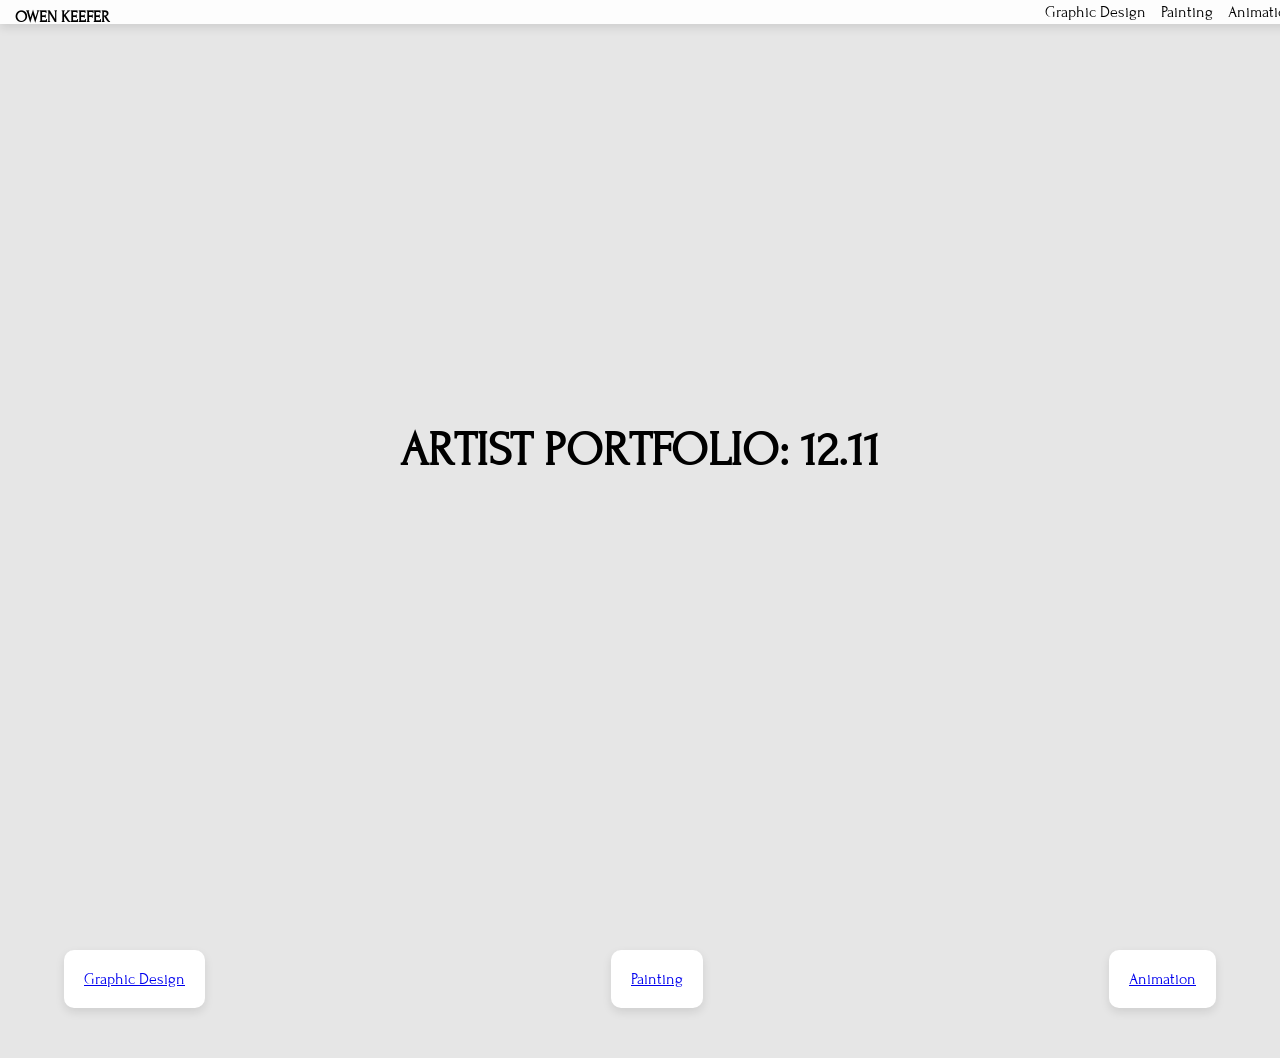
==== index.html @ a0cae5ef "Update index.html" ====
<!DOCTYPE html>
<html lang="en">
<head>
    <meta charset="UTF-8">
    <meta name="viewport" content="width=device-width, initial-scale=1.0">
    <title>Owen Keefer | Artist Portfolio</title>
    <link rel="stylesheet" href="styles.css">
    <link href="https://fonts.googleapis.com/css2?family=Forum&display=swap" rel="stylesheet">
</head>
<body>
    <header>
        <h1><a href="index.html">OWEN KEEFER</a></h1>
        <nav>
            <ul>
                <li><a href="graphic-design.html">Graphic Design</a></li>
                <li><a href="painting.html">Painting</a></li>
                <li><a href="animation.html">Animation</a></li>
            </ul>
        </nav>
    </header>
    
    <main>
        <section class="splash">
            <h2>ARTIST PORTFOLIO: 12.11</h2>
        </section>
        <section class="categories">
            <div class="category">
                <a href="graphic-design.html">Graphic Design</a>
            </div>
            <div class="category">
                <a href="painting.html">Painting</a>
            </div>
            <div class="category">
                <a href="animation.html">Animation</a>
            </div>
        </section>
    </main>
</body>
</html>
---- styles.css ----
body {
    font-family: 'Forum', serif;
    margin: 0;
    padding: 0;
    background-color: #e6e6e6;
    scroll-behavior: smooth;
}

header {
    position: fixed;
    width: 100%;
    top: 0;
    left: 0;
    background: rgba(255, 255, 255, 0.9);
    display: flex;
    justify-content: space-between;
    align-items: center;
    padding: 2px 15px;
    height: 20px;
    box-shadow: 0px 4px 10px rgba(0, 0, 0, 0.1);
}

header h1 a {
    text-decoration: none;
    color: black;
    font-size: 12pt;
}

nav {
    flex-grow: 1;
    display: flex;
    justify-content: flex-end;
}

nav ul {
    list-style: none;
    display: flex;
    gap: 15px;
    margin: 0;
    padding: 0;
    flex-wrap: nowrap;
}

nav ul li {
    flex-shrink: 0;
}

nav ul li a {
    text-decoration: none;
    color: black;
    white-space: nowrap;
}

.splash {
    height: 100vh;
    display: flex;
    justify-content: center;
    align-items: center;
    text-align: center;
    font-size: 2rem;
}

.categories {
    display: flex;
    justify-content: space-between;
    padding: 50px 5%;
    flex-wrap: wrap;
}

.category {
    background: white;
    padding: 20px;
    border-radius: 10px;
    box-shadow: 0px 4px 10px rgba(0, 0, 0, 0.1);
    transition: transform 0.3s ease;
}

.category:hover {
    transform: scale(1.05);
}
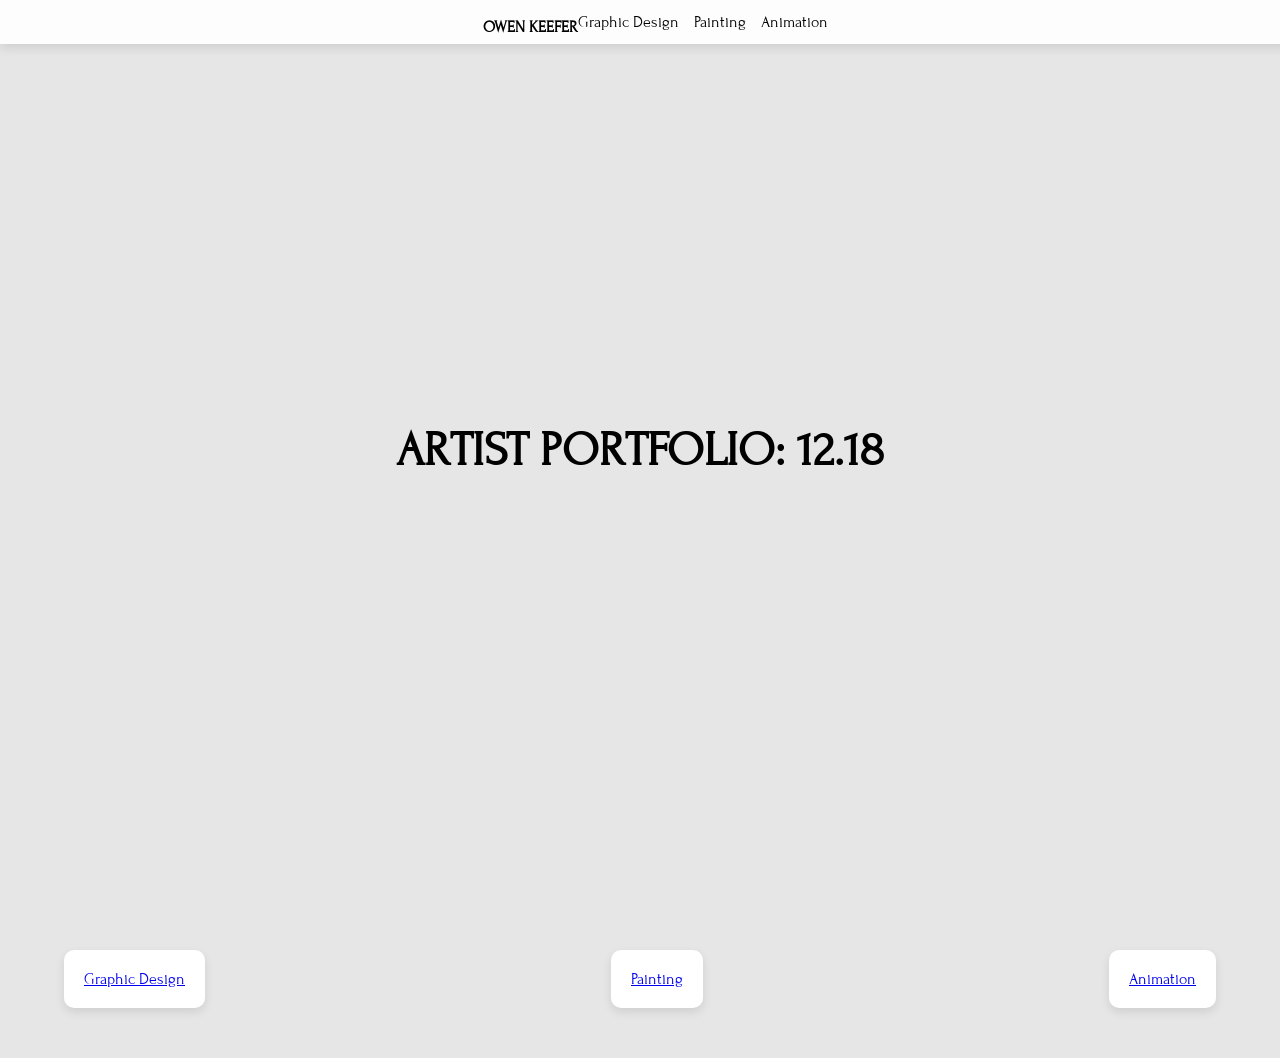
==== commit d2b8acb5: "Update index.html" ====
--- a/index.html
+++ b/index.html
@@ -21,7 +21,7 @@
     
     <main>
         <section class="splash">
-            <h2>ARTIST PORTFOLIO: 12.11</h2>
+            <h2>ARTIST PORTFOLIO: 12.18</h2>
         </section>
         <section class="categories">
             <div class="category">
--- a/styles.css
+++ b/styles.css
@@ -13,11 +13,21 @@
     left: 0;
     background: rgba(255, 255, 255, 0.9);
     display: flex;
-    justify-content: space-between;
+    justify-content: center;
     align-items: center;
     padding: 2px 15px;
-    height: 20px;
+    height: 40px;
     box-shadow: 0px 4px 10px rgba(0, 0, 0, 0.1);
+}
+
+.header-container {
+    display: flex;
+    align-items: center;
+    gap: 30px;
+}
+
+header h1 {
+    margin: 0;
 }
 
 header h1 a {
@@ -27,9 +37,7 @@
 }
 
 nav {
-    flex-grow: 1;
     display: flex;
-    justify-content: flex-end;
 }
 
 nav ul {
@@ -38,7 +46,6 @@
     gap: 15px;
     margin: 0;
     padding: 0;
-    flex-wrap: nowrap;
 }
 
 nav ul li {
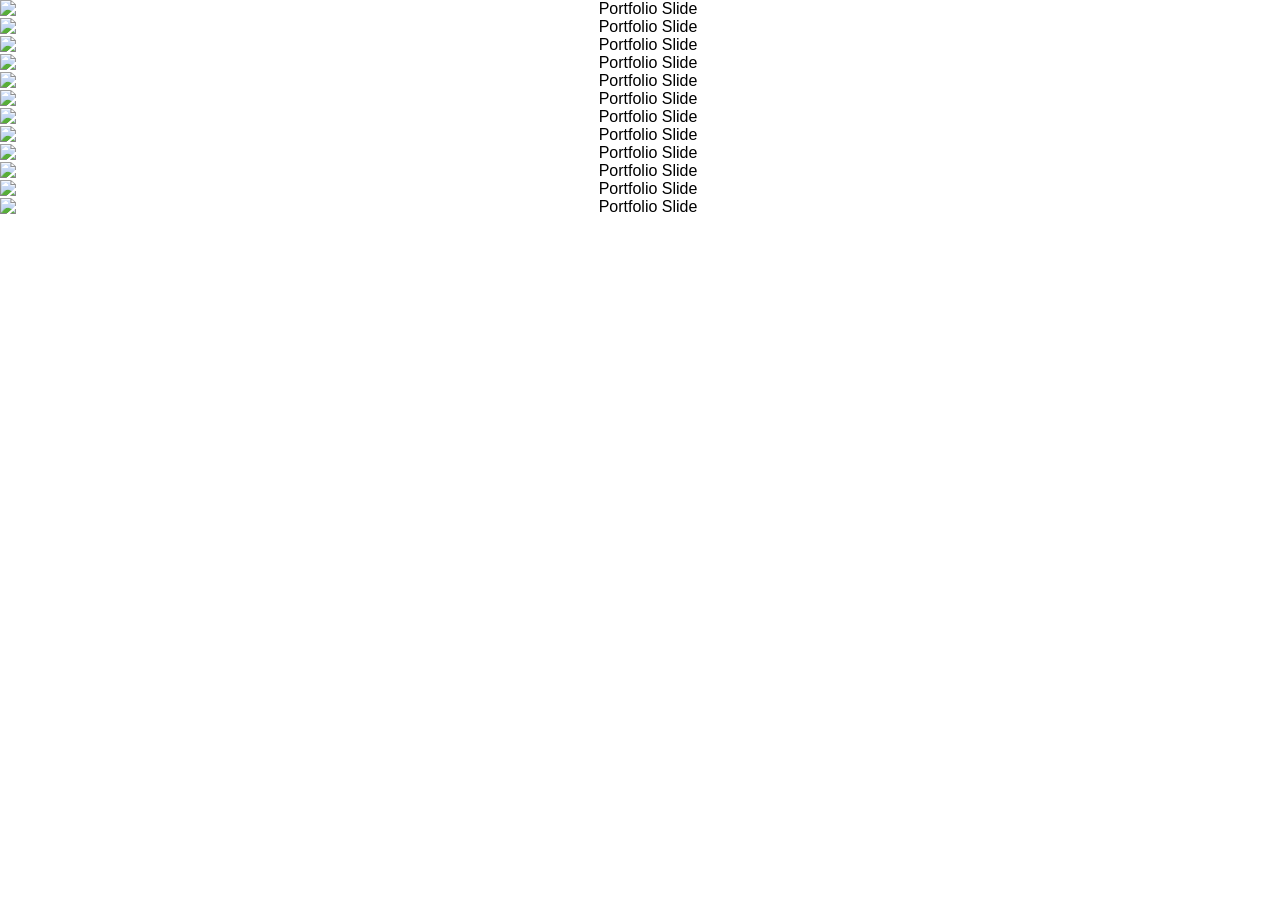
==== commit 6445bfb6: "Add files via upload" ====
--- a/index.html
+++ b/index.html
@@ -2,38 +2,39 @@
 <html lang="en">
 <head>
     <meta charset="UTF-8">
-    <meta name="viewport" content="width=device-width, initial-scale=1.0">
-    <title>Owen Keefer | Artist Portfolio</title>
-    <link rel="stylesheet" href="styles.css">
-    <link href="https://fonts.googleapis.com/css2?family=Forum&display=swap" rel="stylesheet">
+    <title>Design Portfolio</title>
+    <style>
+        body {
+            margin: 0;
+            padding: 0;
+            background: #ffffff;
+            font-family: sans-serif;
+        }
+        .image-container {
+            width: 100%;
+            text-align: center;
+        }
+        .image-container img {
+            max-width: 100%;
+            height: auto;
+            display: block;
+            margin: 0 auto;
+        }
+    </style>
 </head>
 <body>
-    <header>
-        <h1><a href="index.html">OWEN KEEFER</a></h1>
-        <nav>
-            <ul>
-                <li><a href="graphic-design.html">Graphic Design</a></li>
-                <li><a href="painting.html">Painting</a></li>
-                <li><a href="animation.html">Animation</a></li>
-            </ul>
-        </nav>
-    </header>
-    
-    <main>
-        <section class="splash">
-            <h2>ARTIST PORTFOLIO: 12.18</h2>
-        </section>
-        <section class="categories">
-            <div class="category">
-                <a href="graphic-design.html">Graphic Design</a>
-            </div>
-            <div class="category">
-                <a href="painting.html">Painting</a>
-            </div>
-            <div class="category">
-                <a href="animation.html">Animation</a>
-            </div>
-        </section>
-    </main>
+    <div class="image-container"><img src="portfolio.001.png" alt="Portfolio Slide"></div>
+    <div class="image-container"><img src="portfolio.002.png" alt="Portfolio Slide"></div>
+    <div class="image-container"><img src="portfolio.003.png" alt="Portfolio Slide"></div>
+    <div class="image-container"><img src="portfolio.004.png" alt="Portfolio Slide"></div>
+    <div class="image-container"><img src="portfolio.005.png" alt="Portfolio Slide"></div>
+    <div class="image-container"><img src="portfolio.006.png" alt="Portfolio Slide"></div>
+    <div class="image-container"><img src="portfolio.007.png" alt="Portfolio Slide"></div>
+    <div class="image-container"><img src="portfolio.008.png" alt="Portfolio Slide"></div>
+    <div class="image-container"><img src="portfolio.009.png" alt="Portfolio Slide"></div>
+    <div class="image-container"><img src="portfolio.010.png" alt="Portfolio Slide"></div>
+    <div class="image-container"><img src="portfolio.011.png" alt="Portfolio Slide"></div>
+    <div class="image-container"><img src="portfolio.012.png" alt="Portfolio Slide"></div>
+
 </body>
 </html>
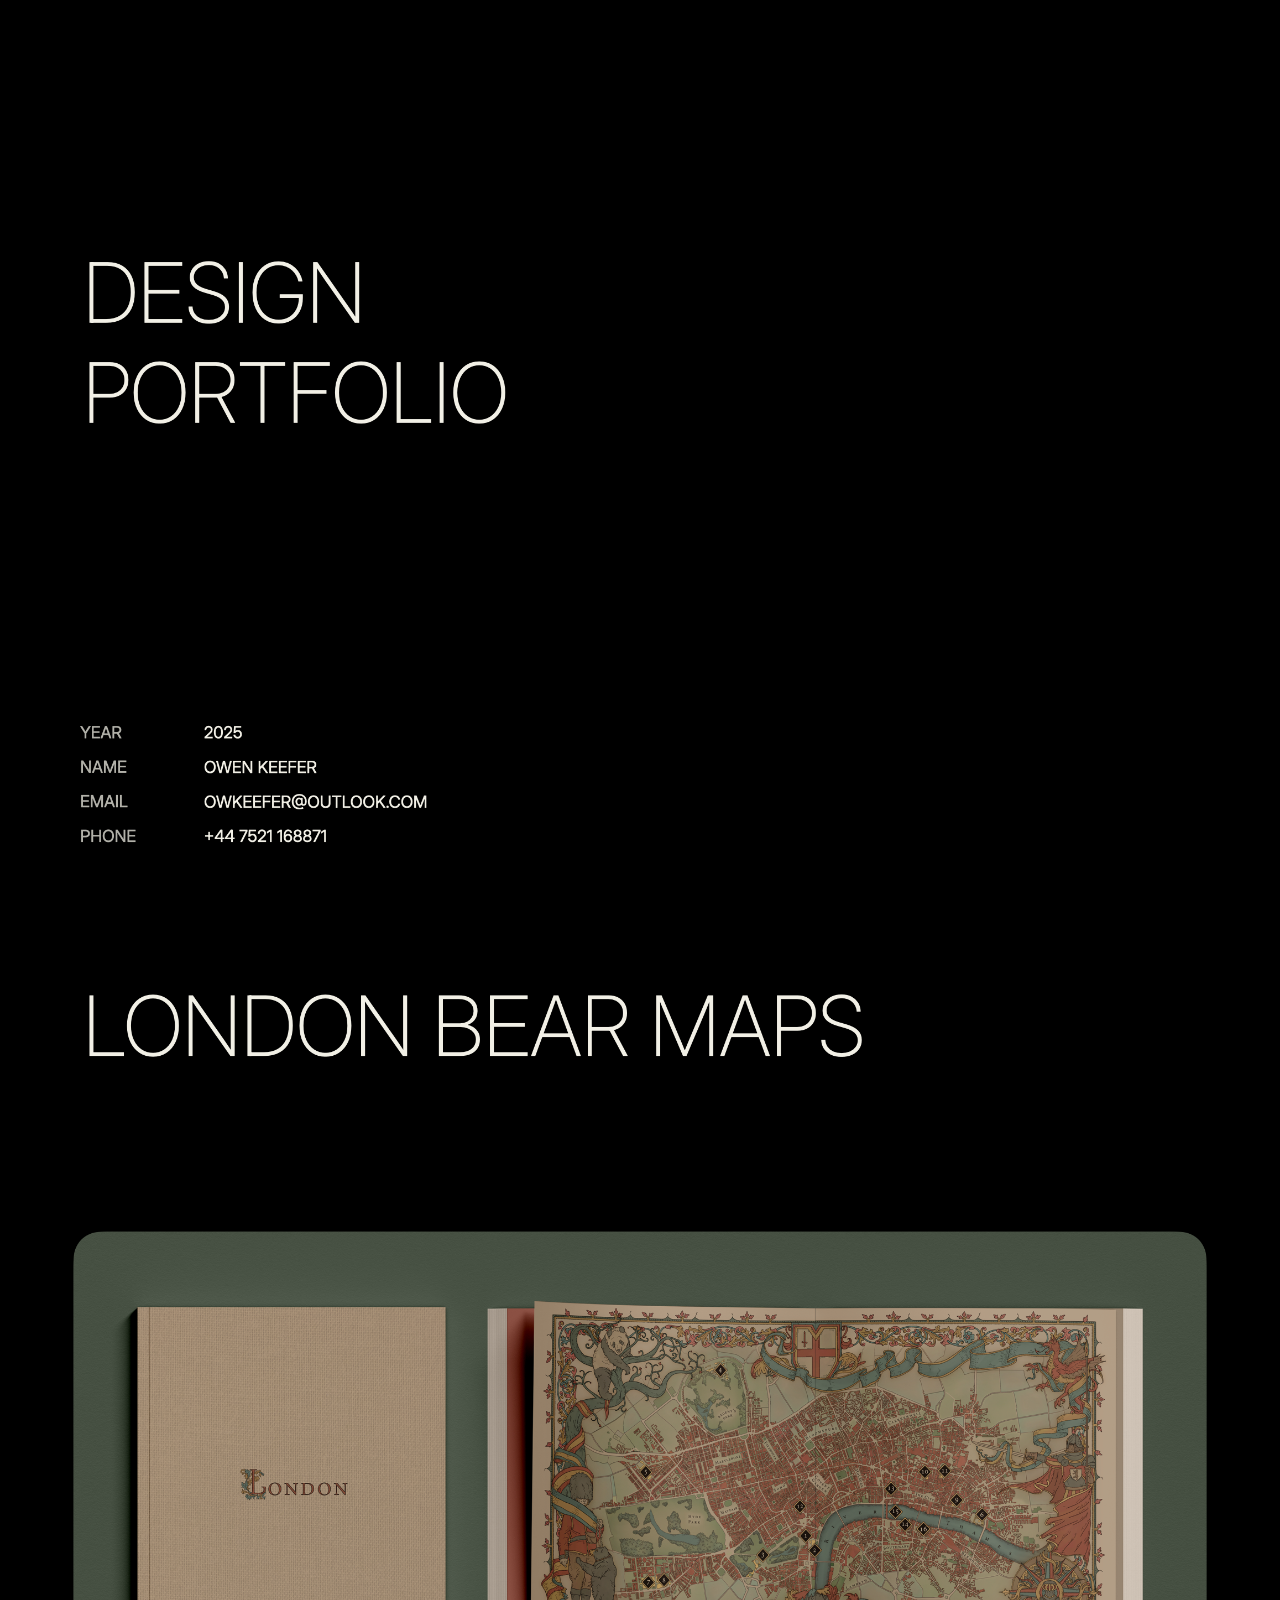
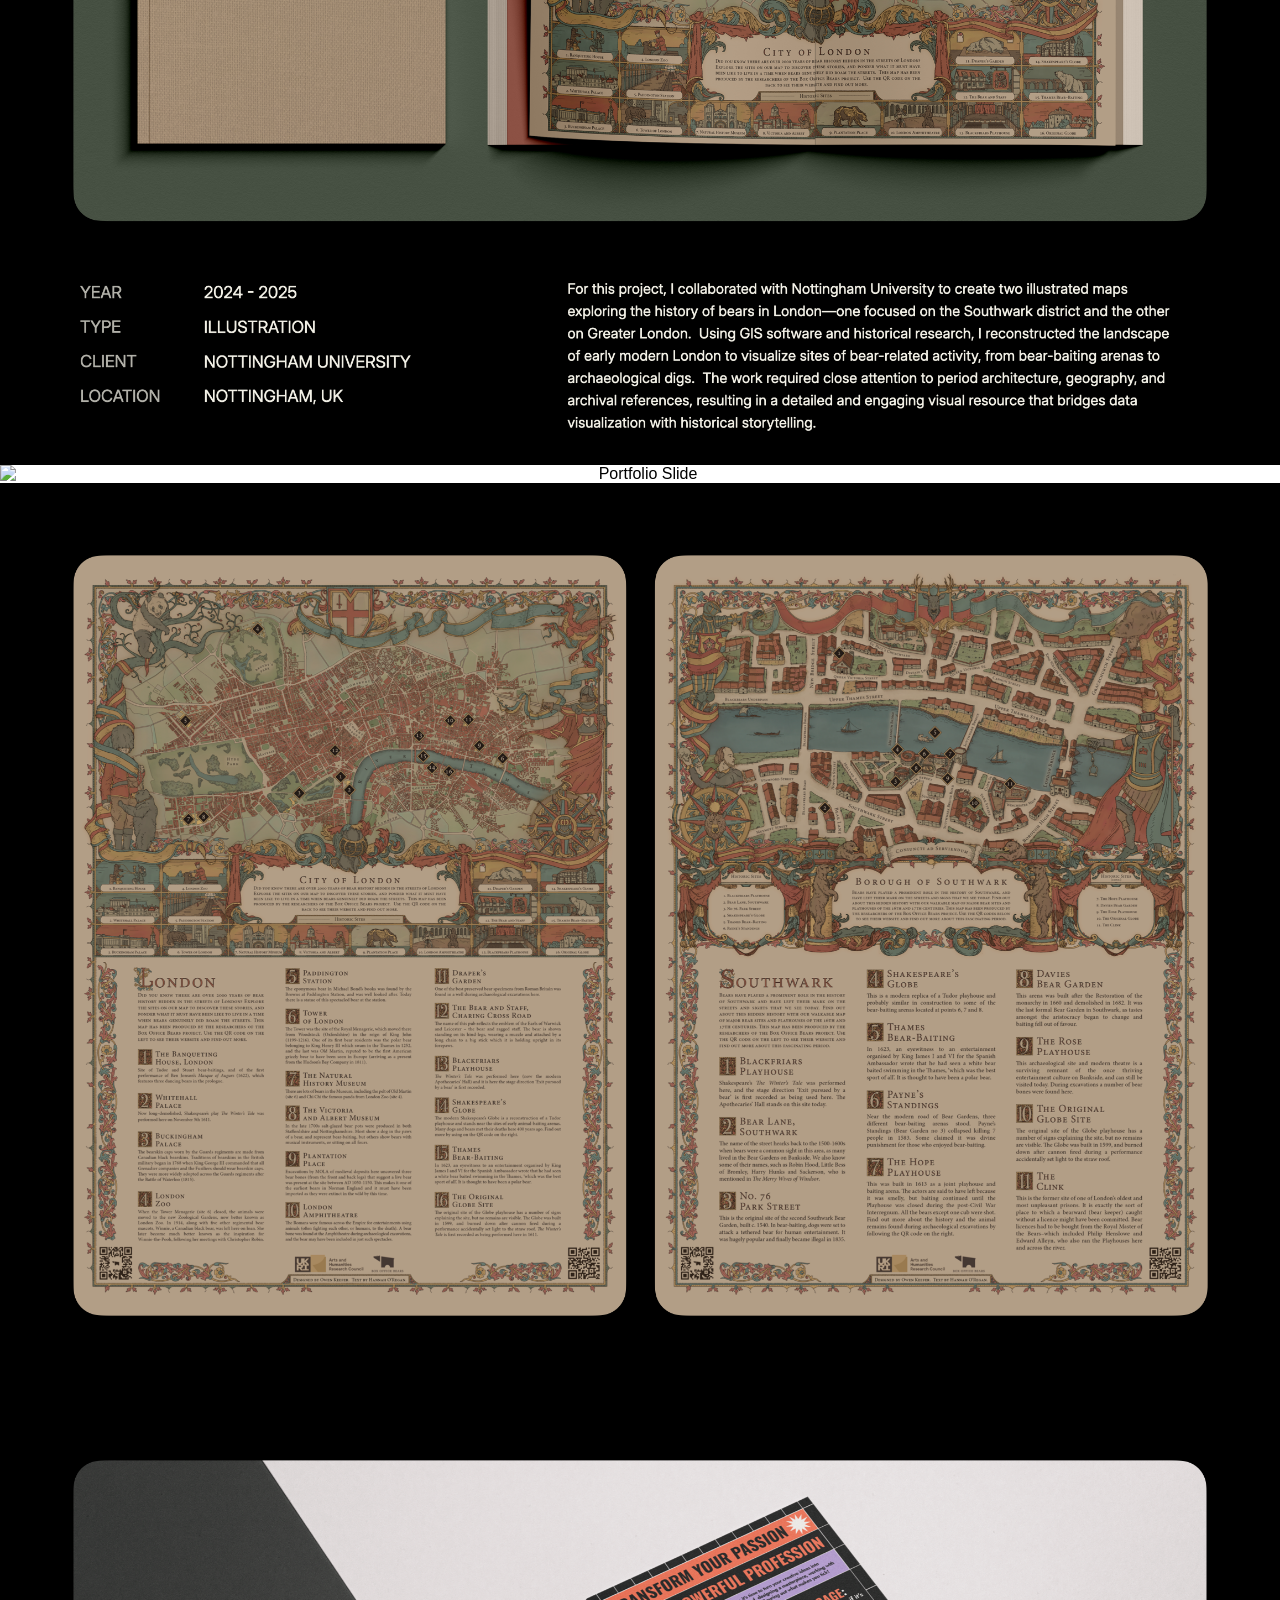
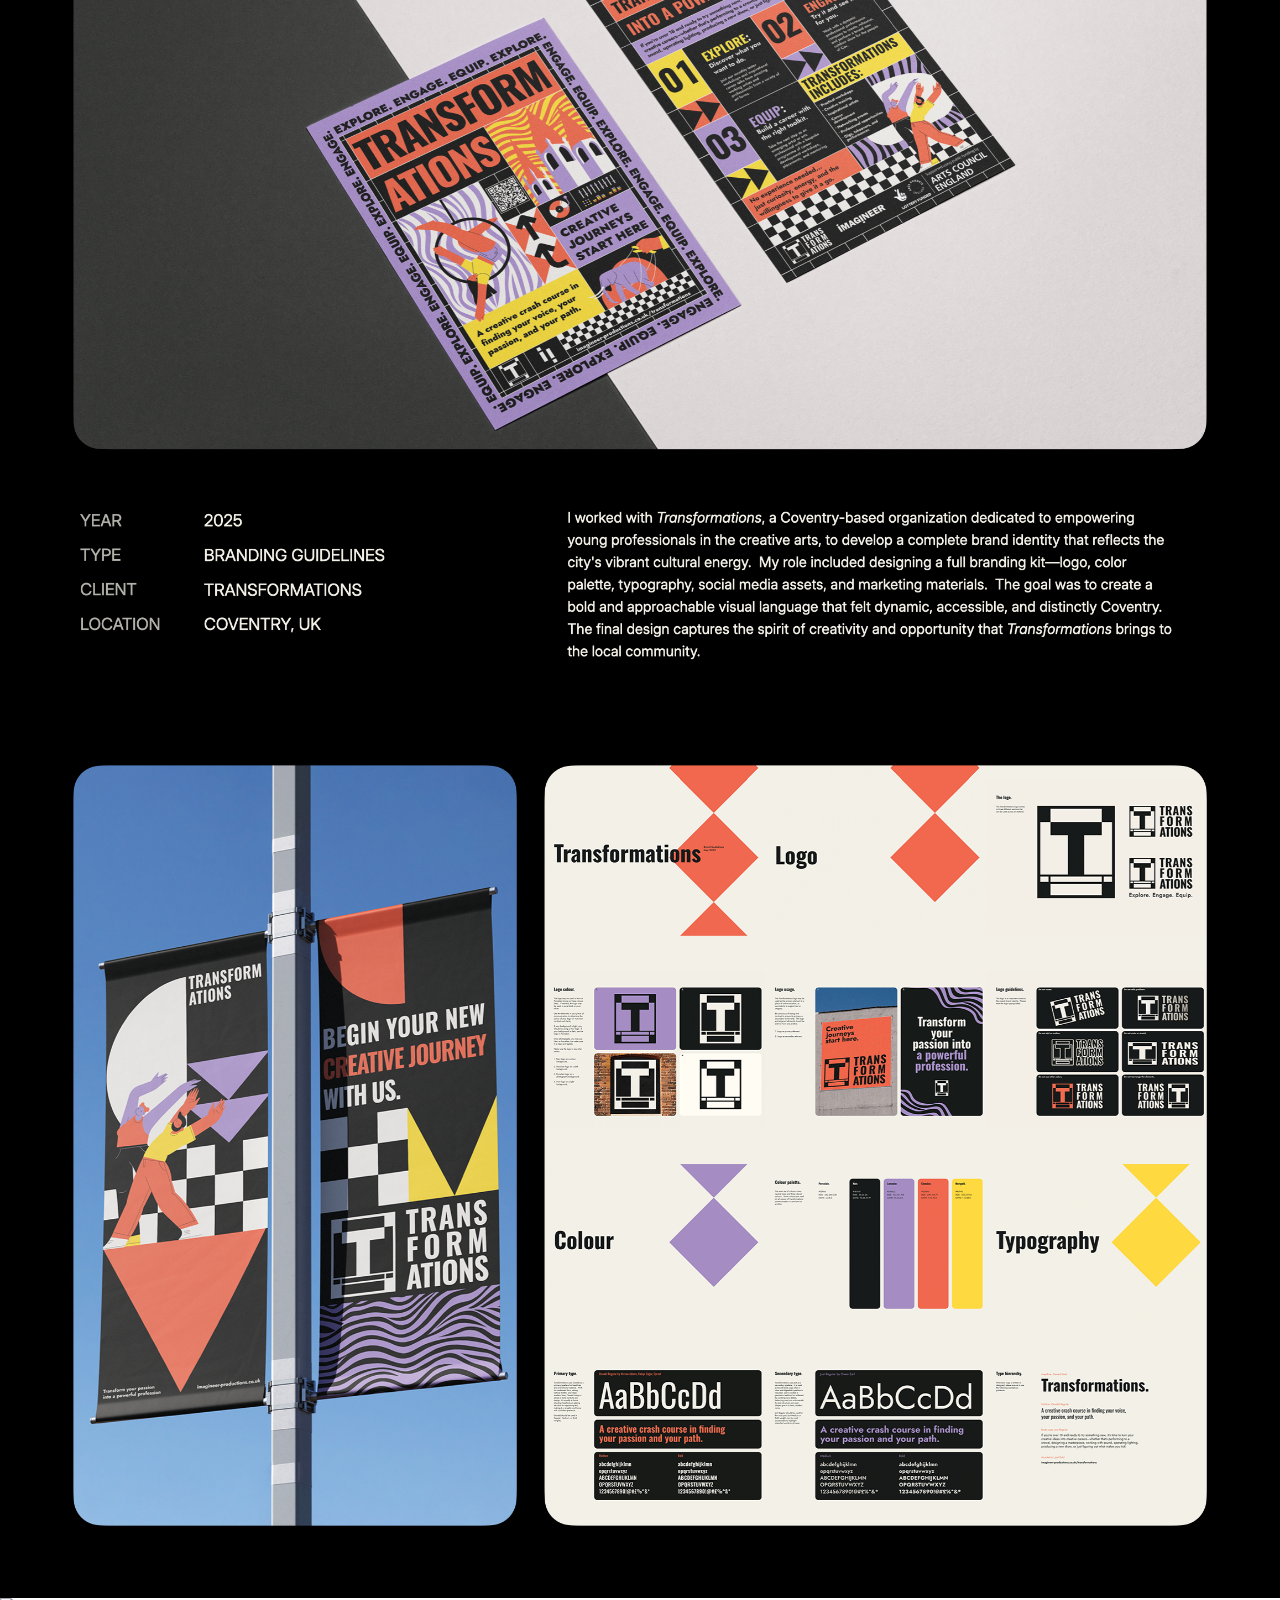
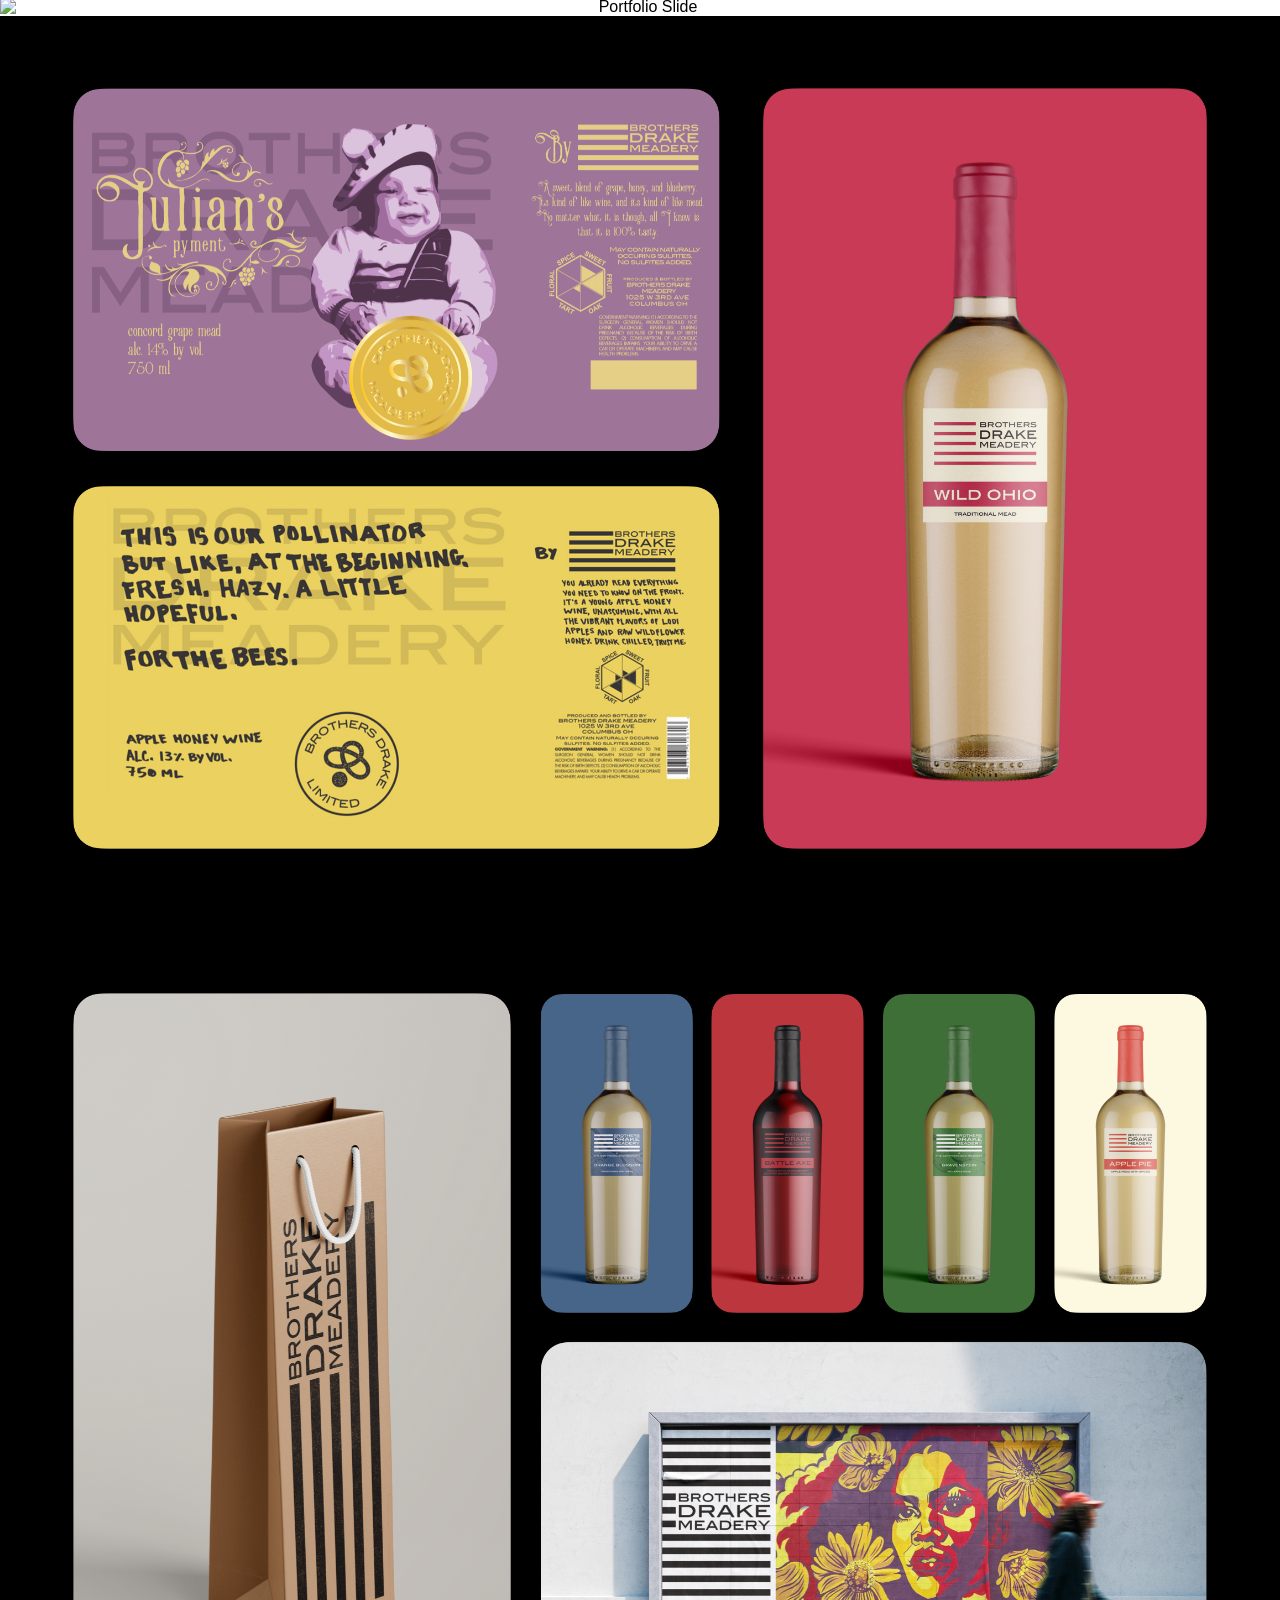
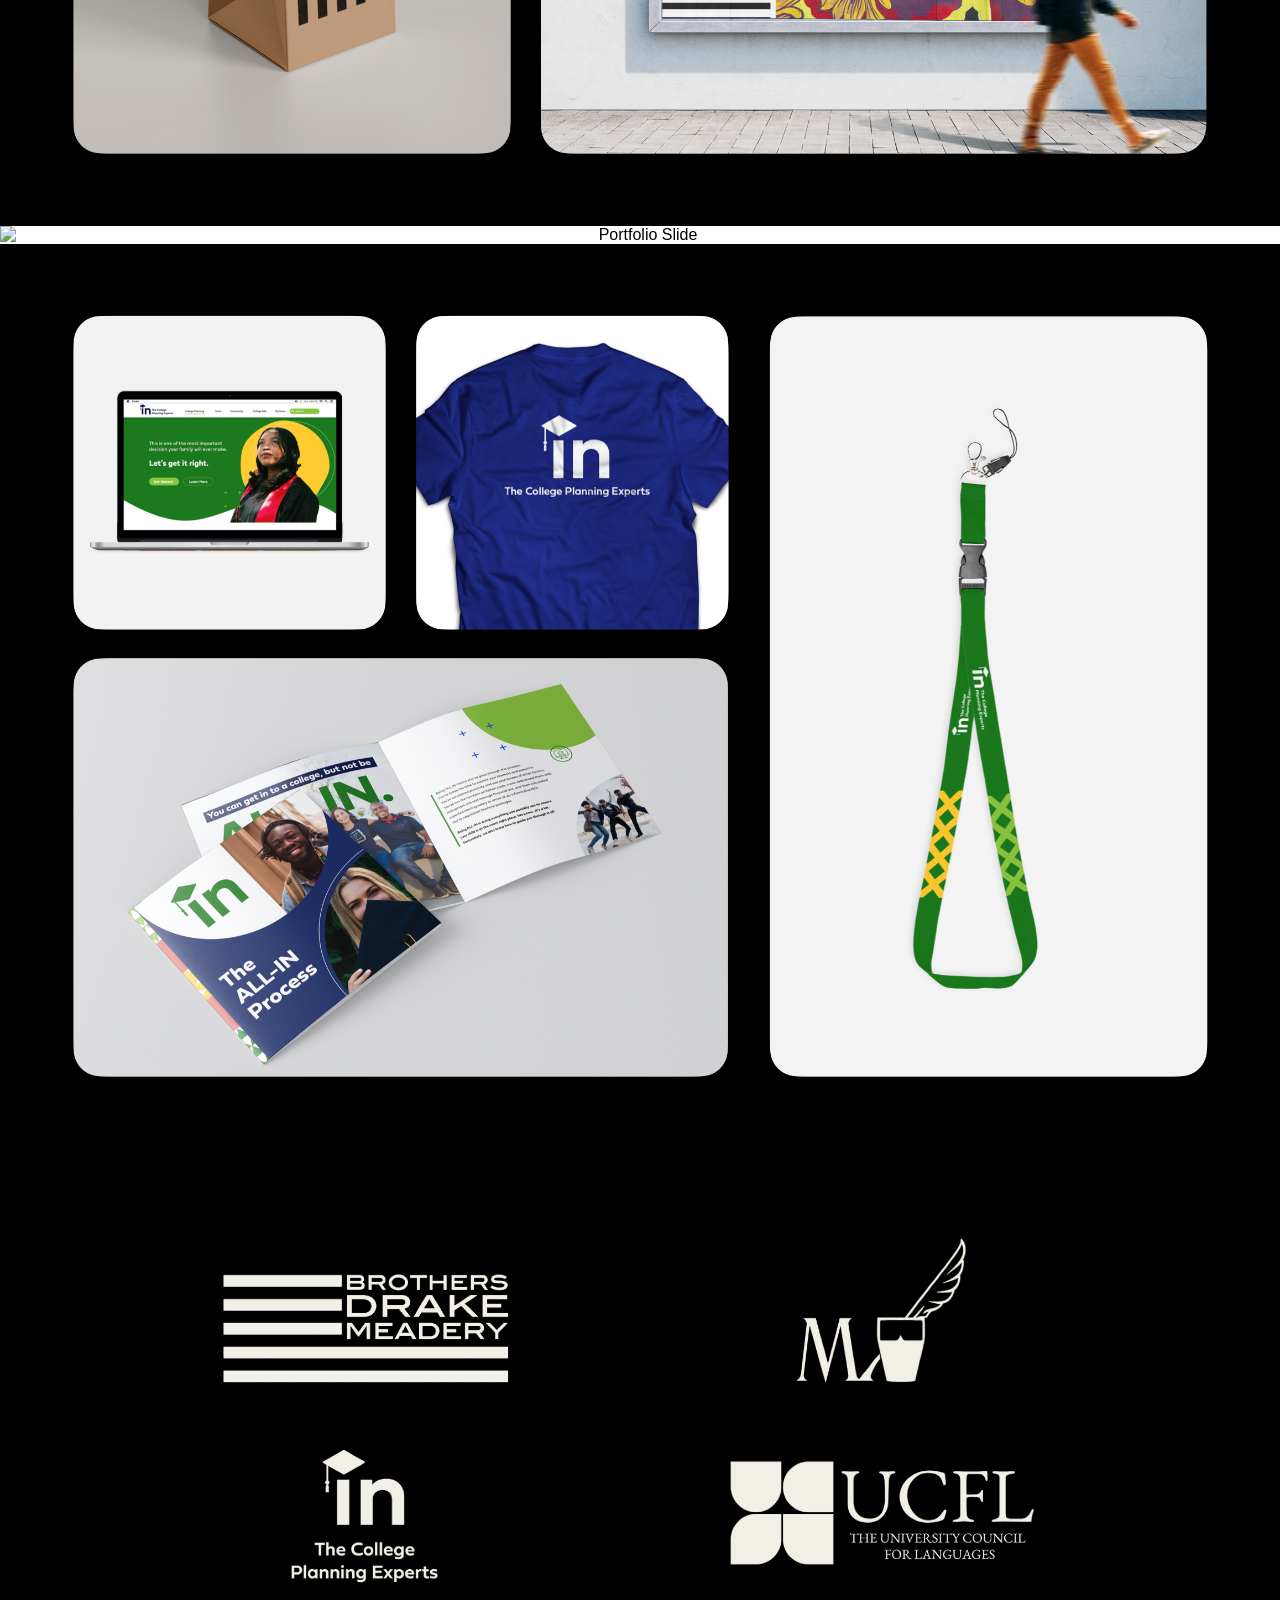
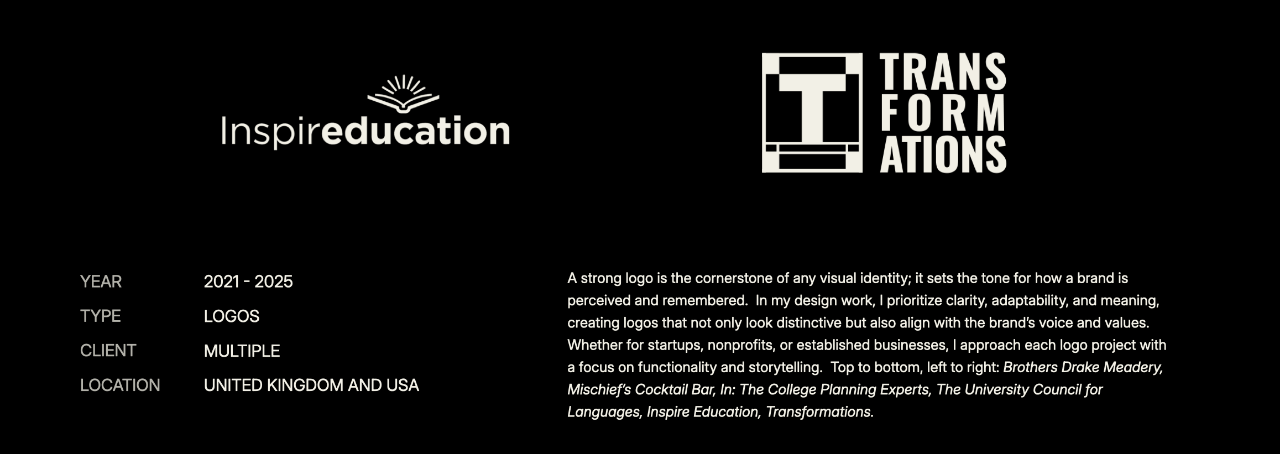
==== commit a6db5140: "Update index.html" ====
--- a/index.html
+++ b/index.html
@@ -24,6 +24,7 @@
 </head>
 <body>
     <div class="image-container"><img src="portfolio.001.png" alt="Portfolio Slide"></div>
+    <div class="image-container"><img src="test title.001.png" alt="Portfolio Slide"></div>
     <div class="image-container"><img src="portfolio.002.png" alt="Portfolio Slide"></div>
     <div class="image-container"><img src="portfolio.003.png" alt="Portfolio Slide"></div>
     <div class="image-container"><img src="portfolio.004.png" alt="Portfolio Slide"></div>
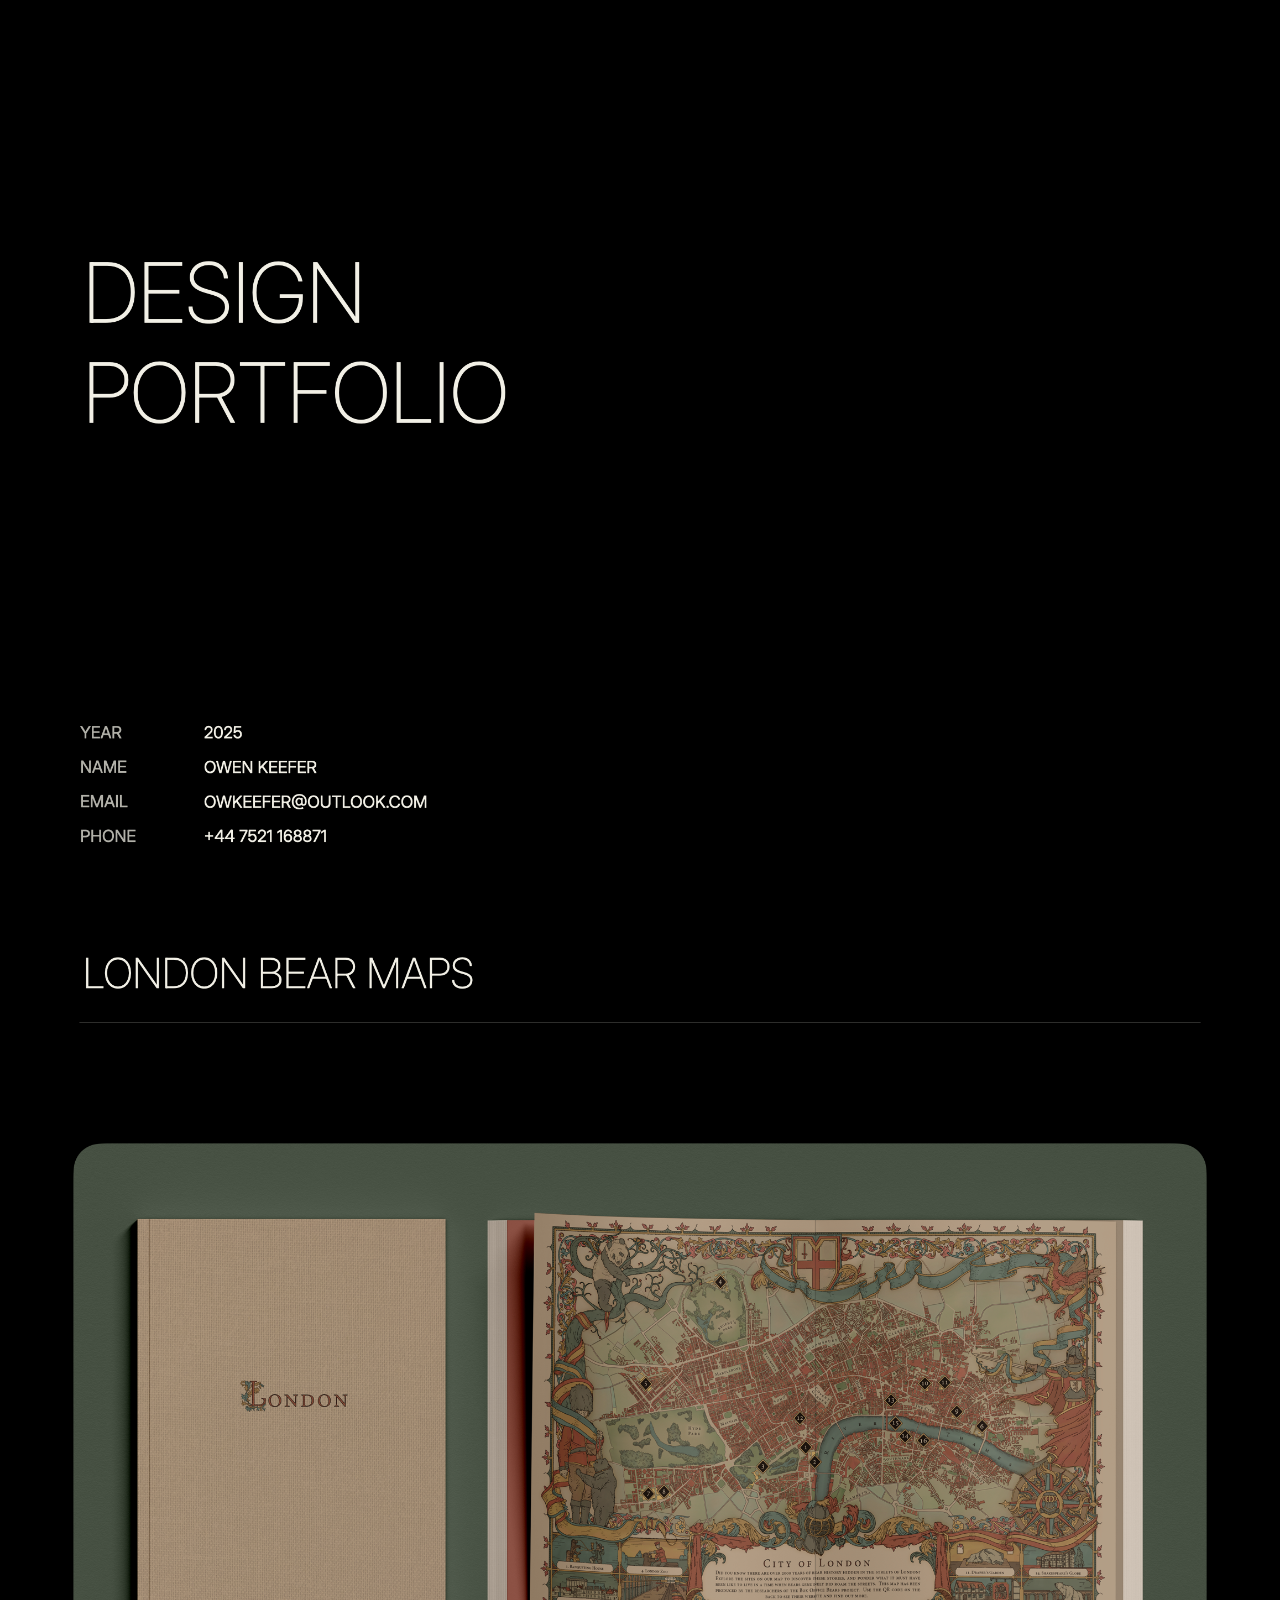
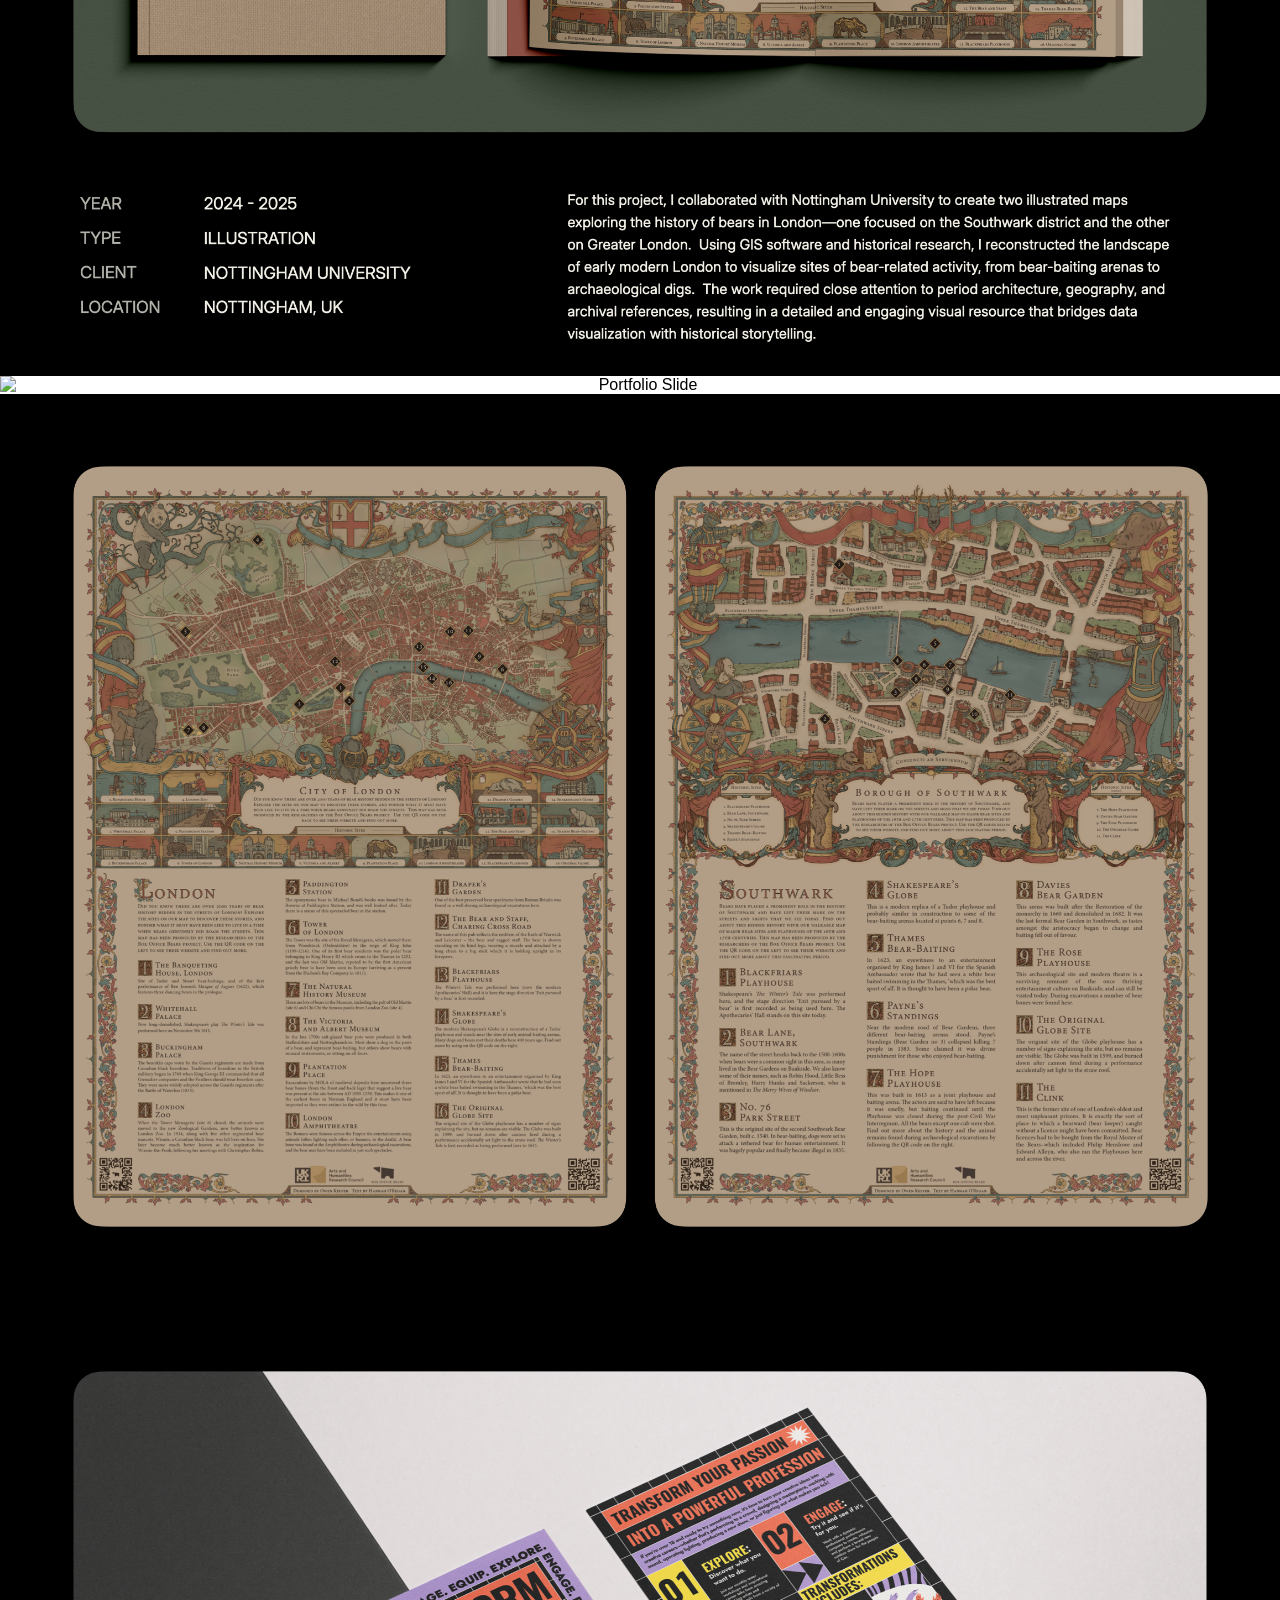
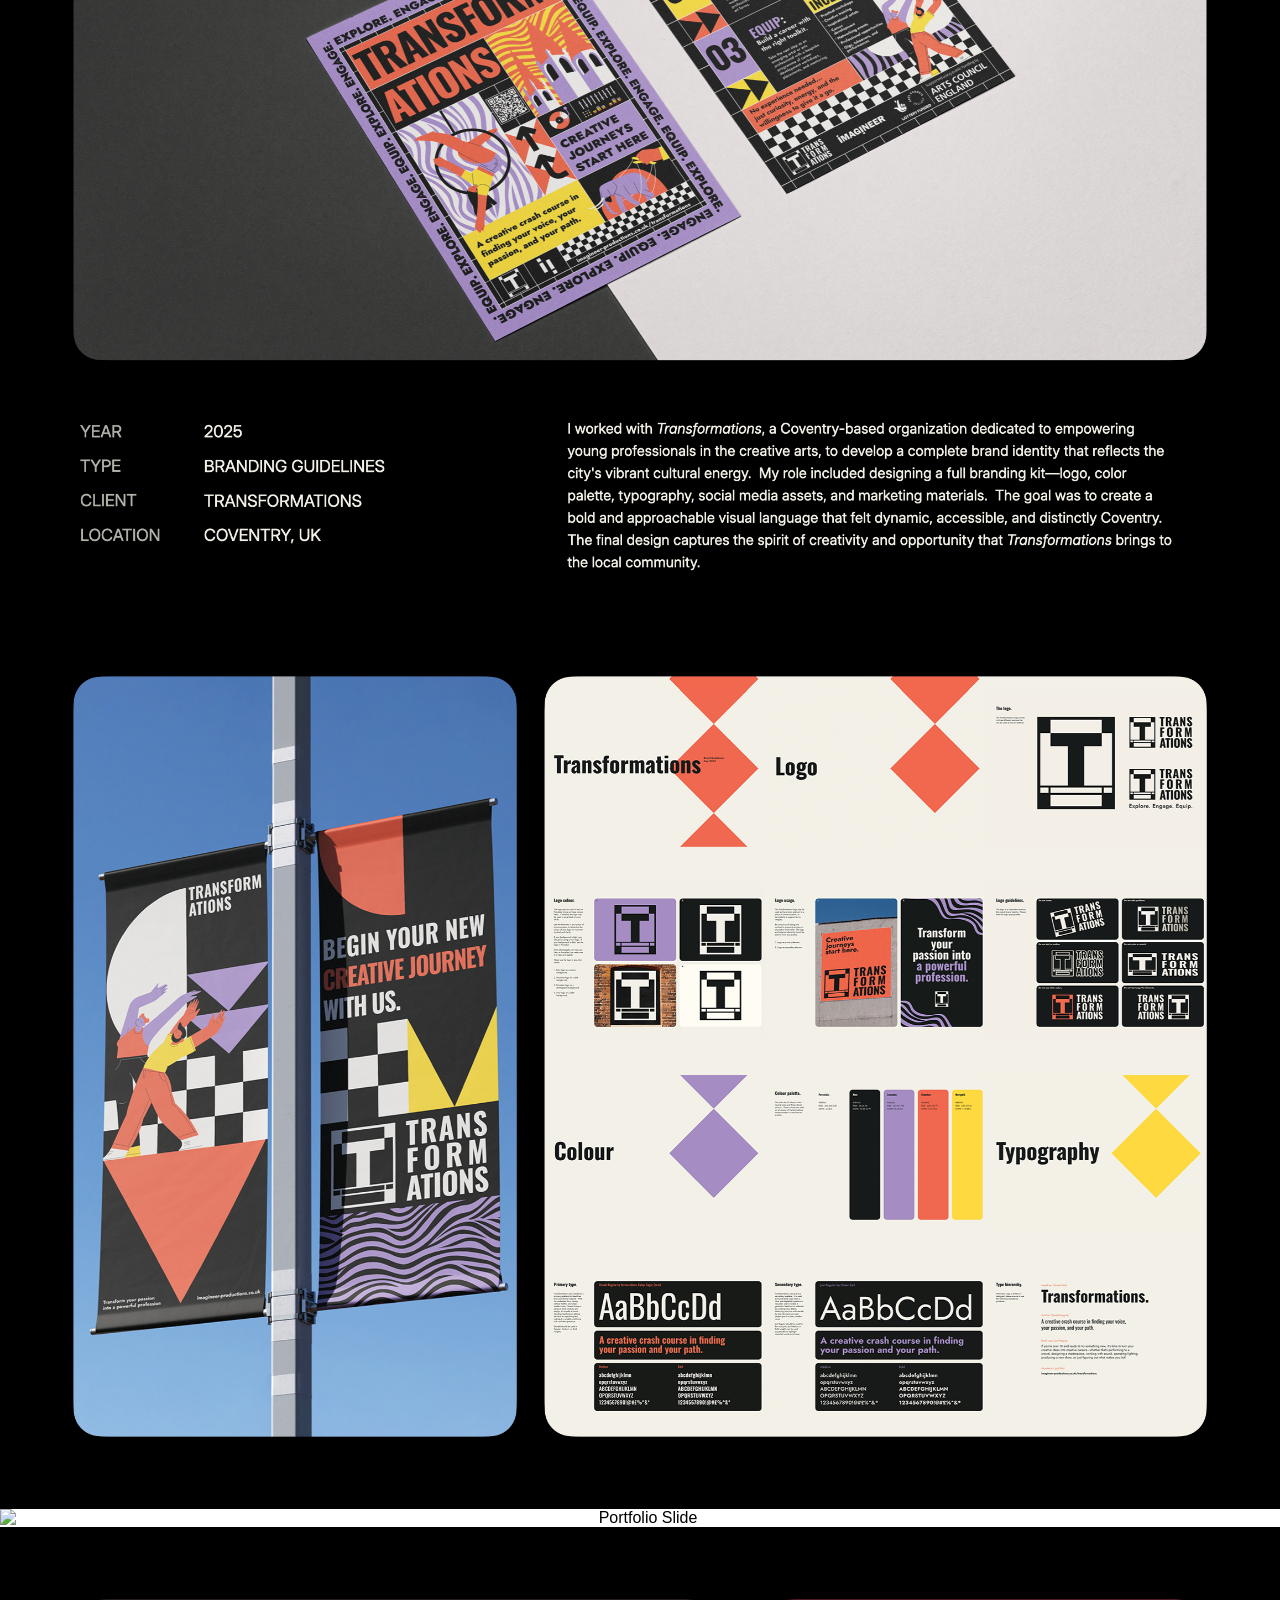
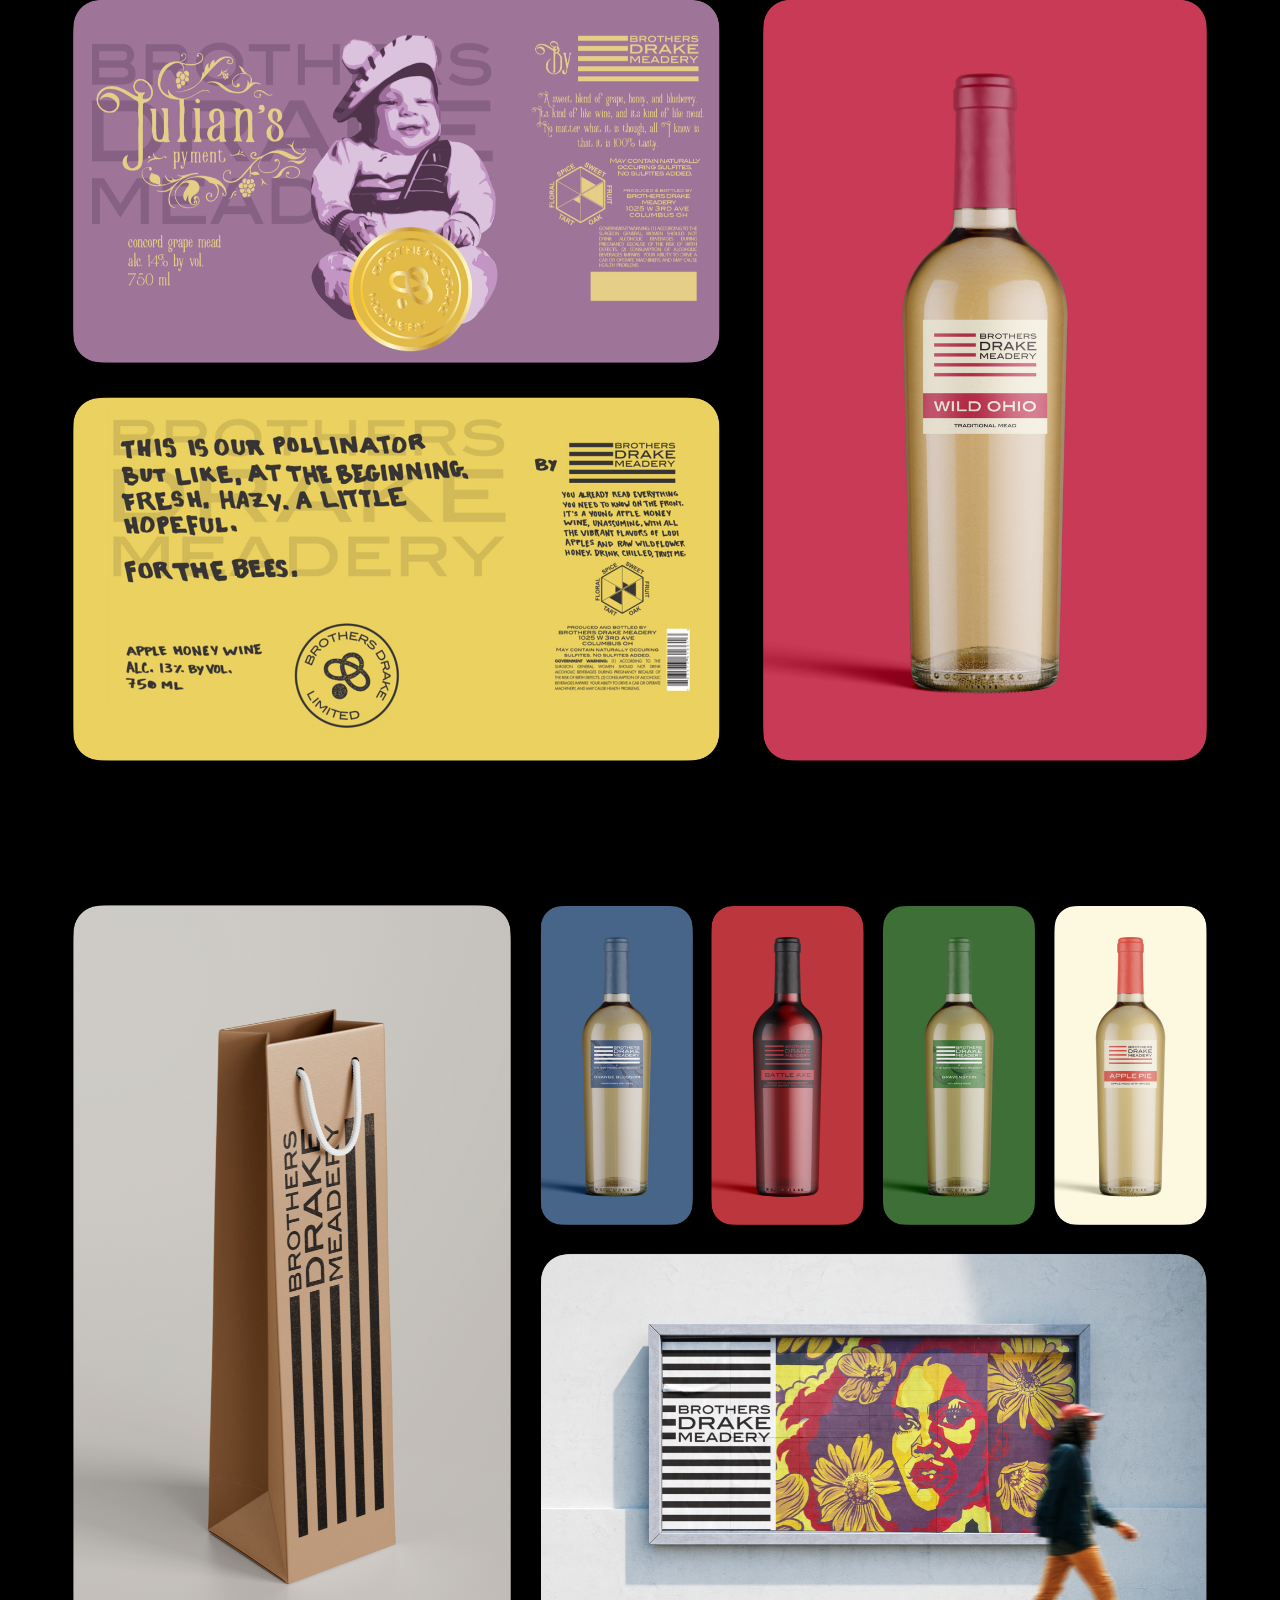
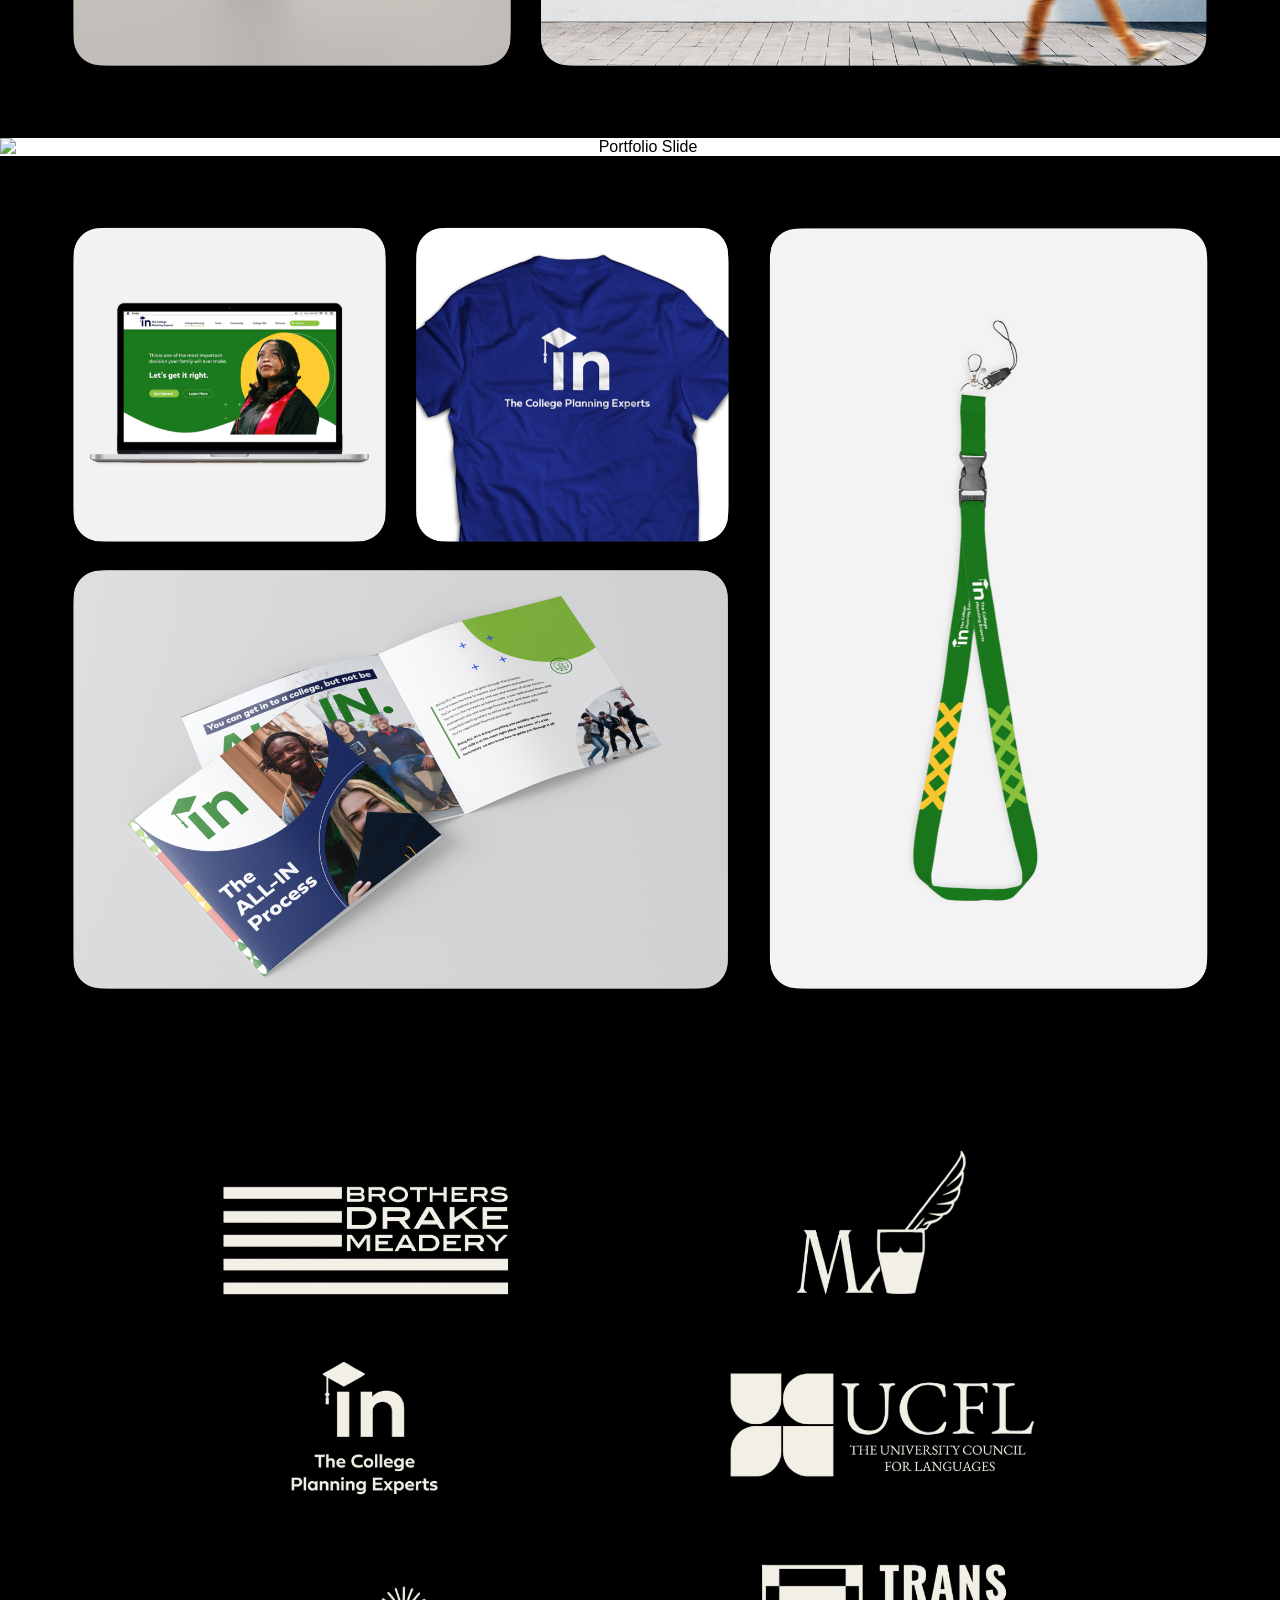
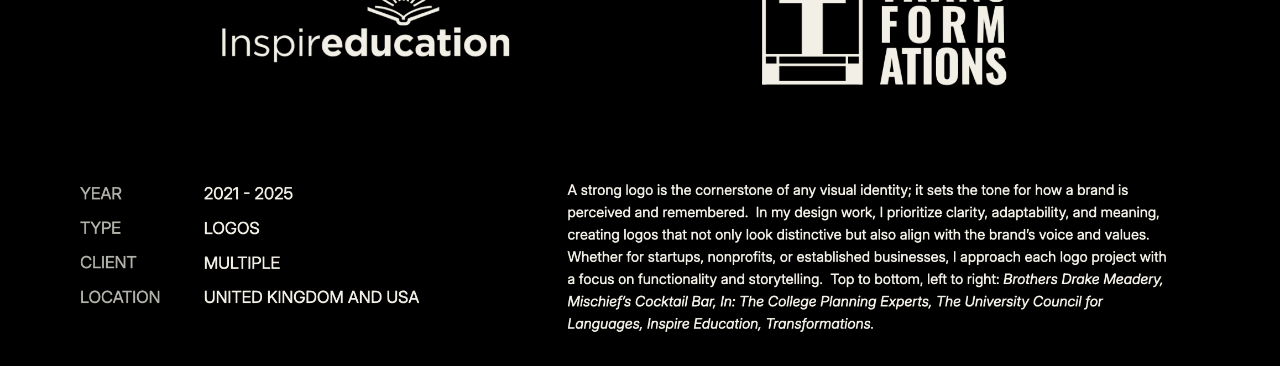
==== commit 9cb08939: "Update index.html" ====
--- a/index.html
+++ b/index.html
@@ -24,7 +24,7 @@
 </head>
 <body>
     <div class="image-container"><img src="portfolio.001.png" alt="Portfolio Slide"></div>
-    <div class="image-container"><img src="test title.001.png" alt="Portfolio Slide"></div>
+    <div class="image-container"><img src="title_01.001.png" alt="Portfolio Slide"></div>
     <div class="image-container"><img src="portfolio.002.png" alt="Portfolio Slide"></div>
     <div class="image-container"><img src="portfolio.003.png" alt="Portfolio Slide"></div>
     <div class="image-container"><img src="portfolio.004.png" alt="Portfolio Slide"></div>
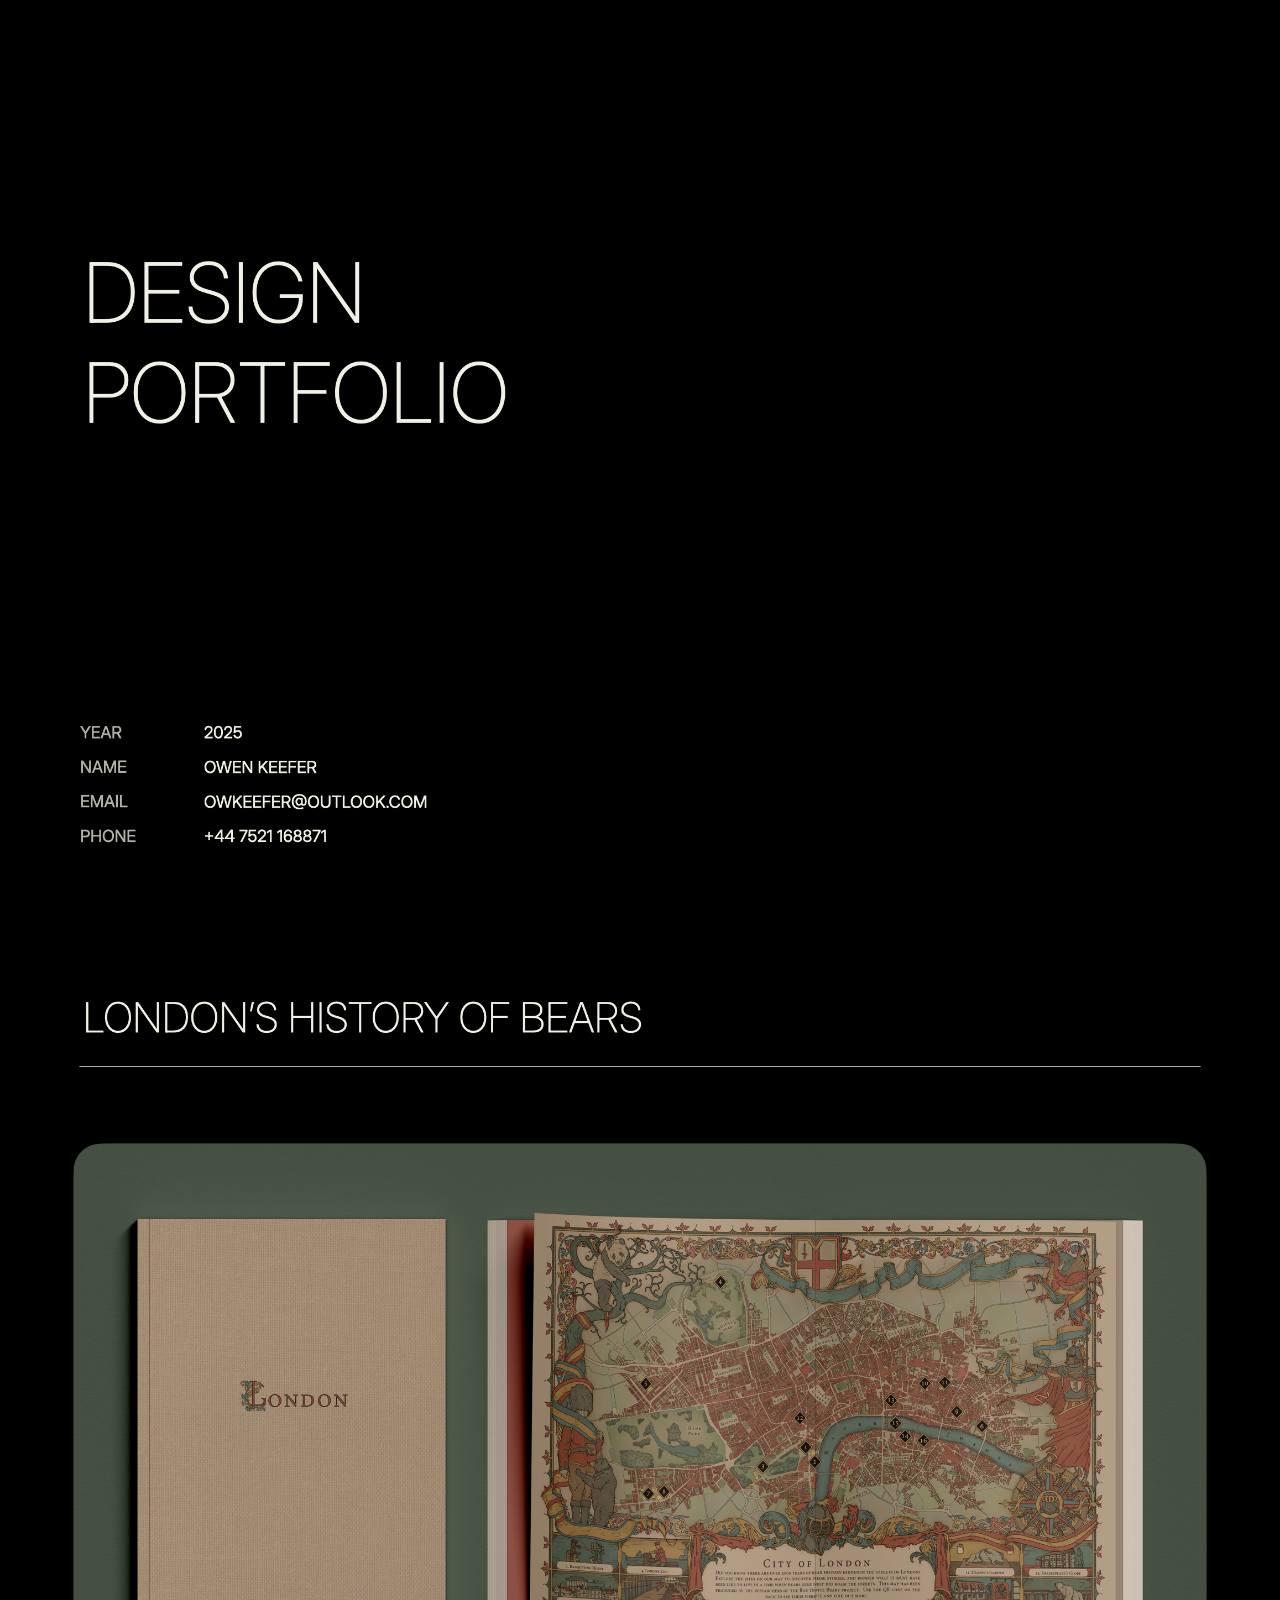
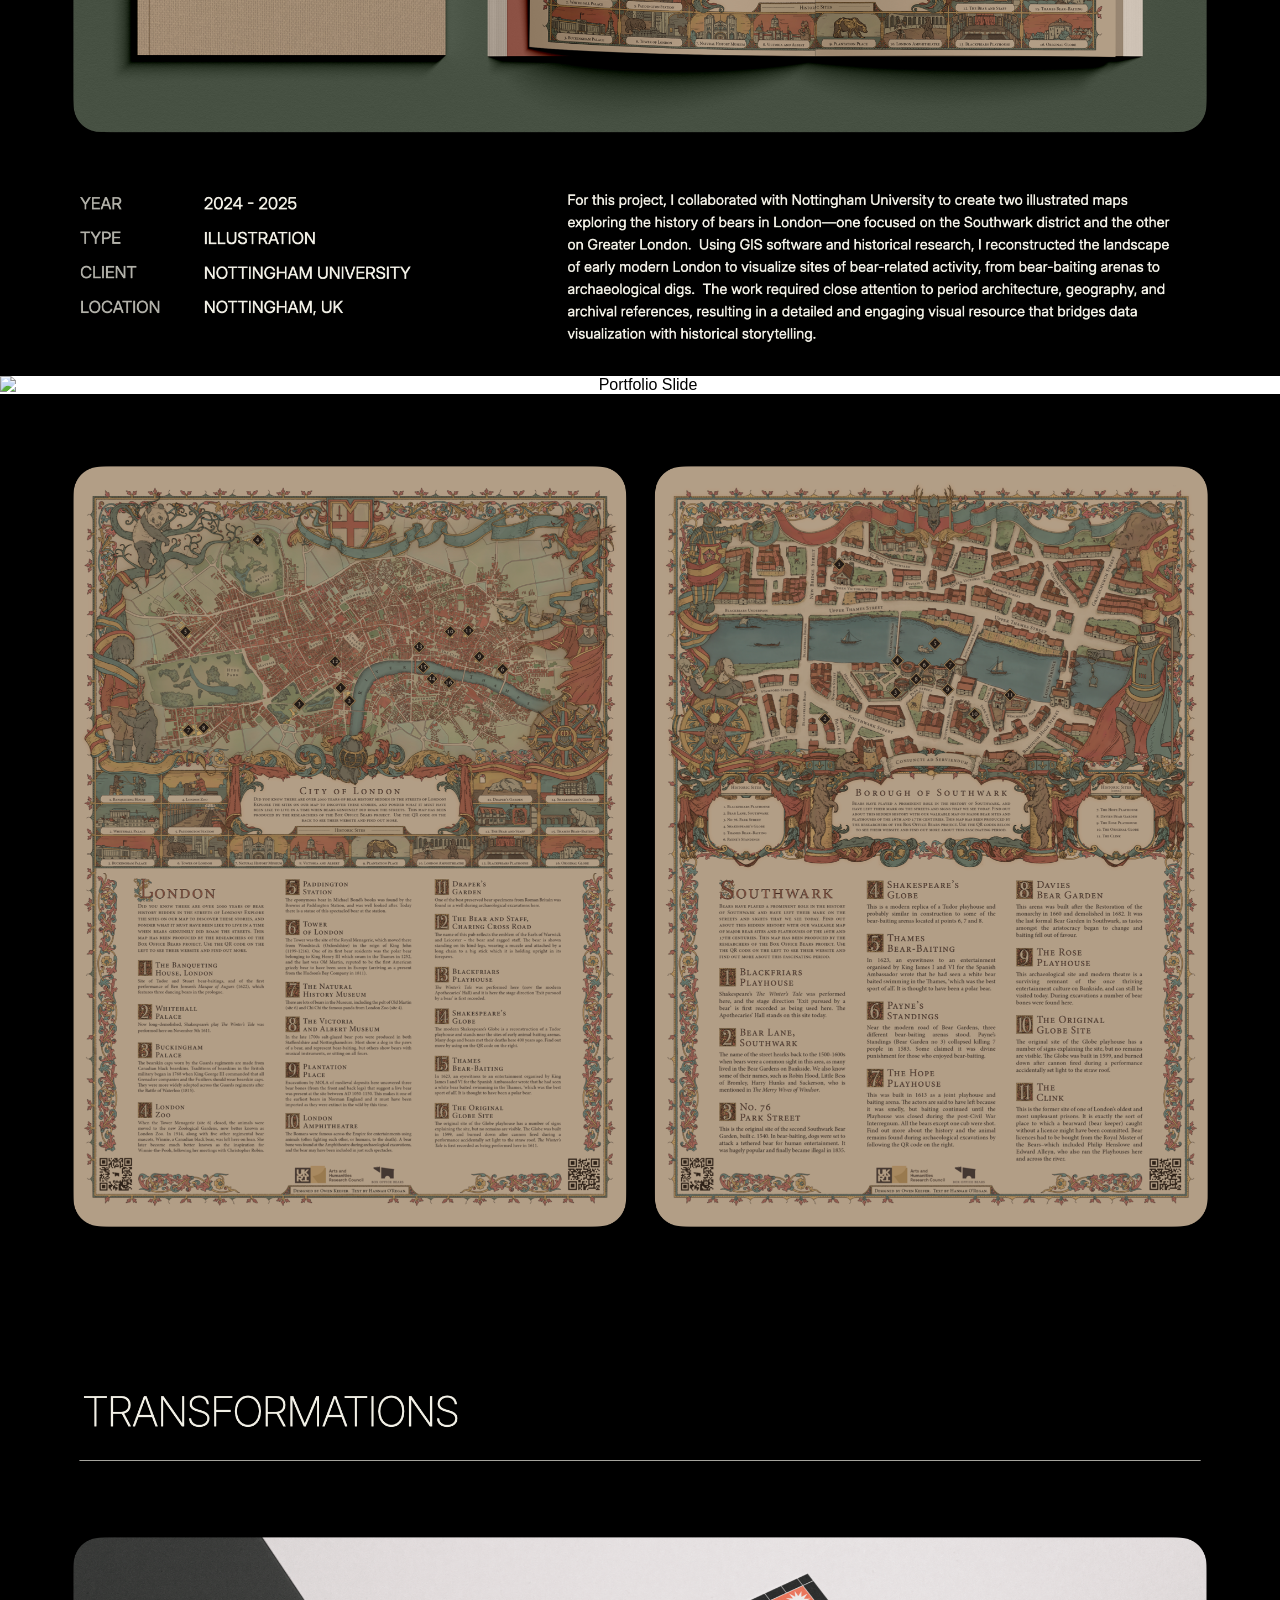
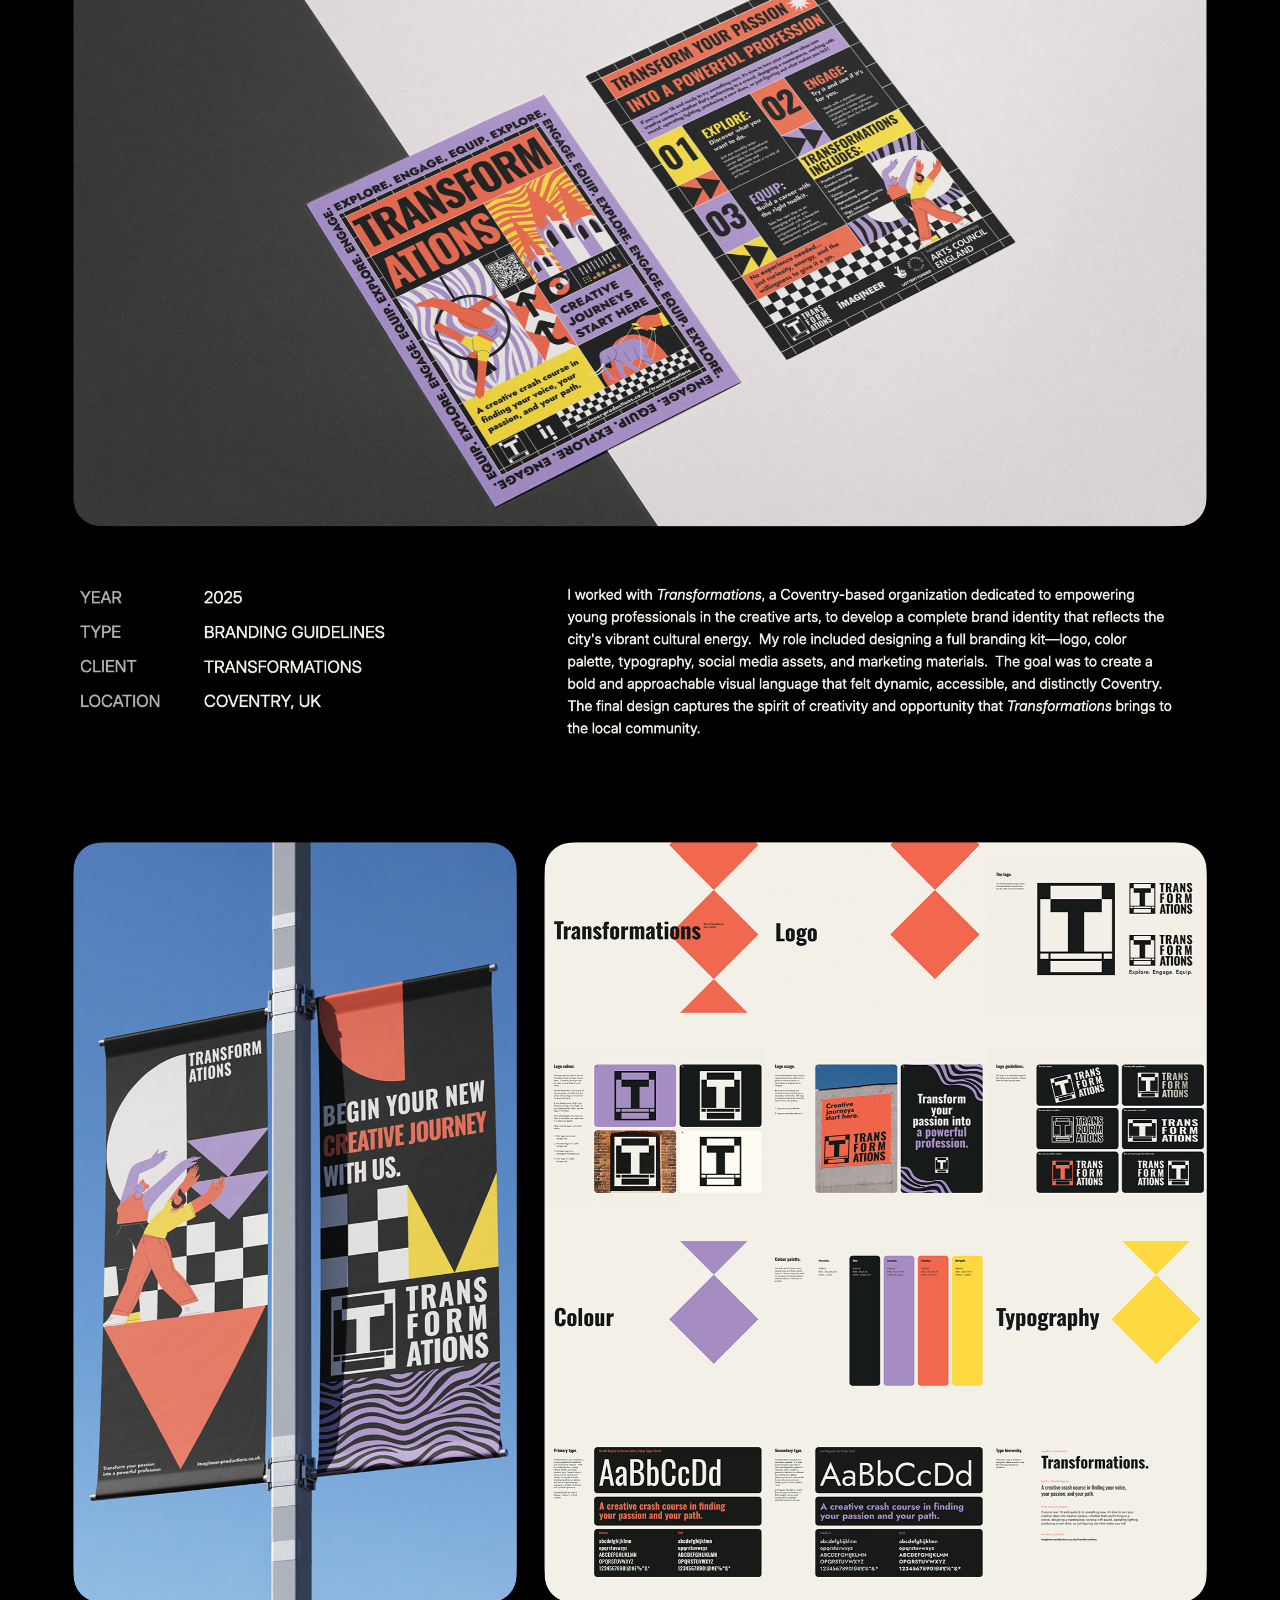
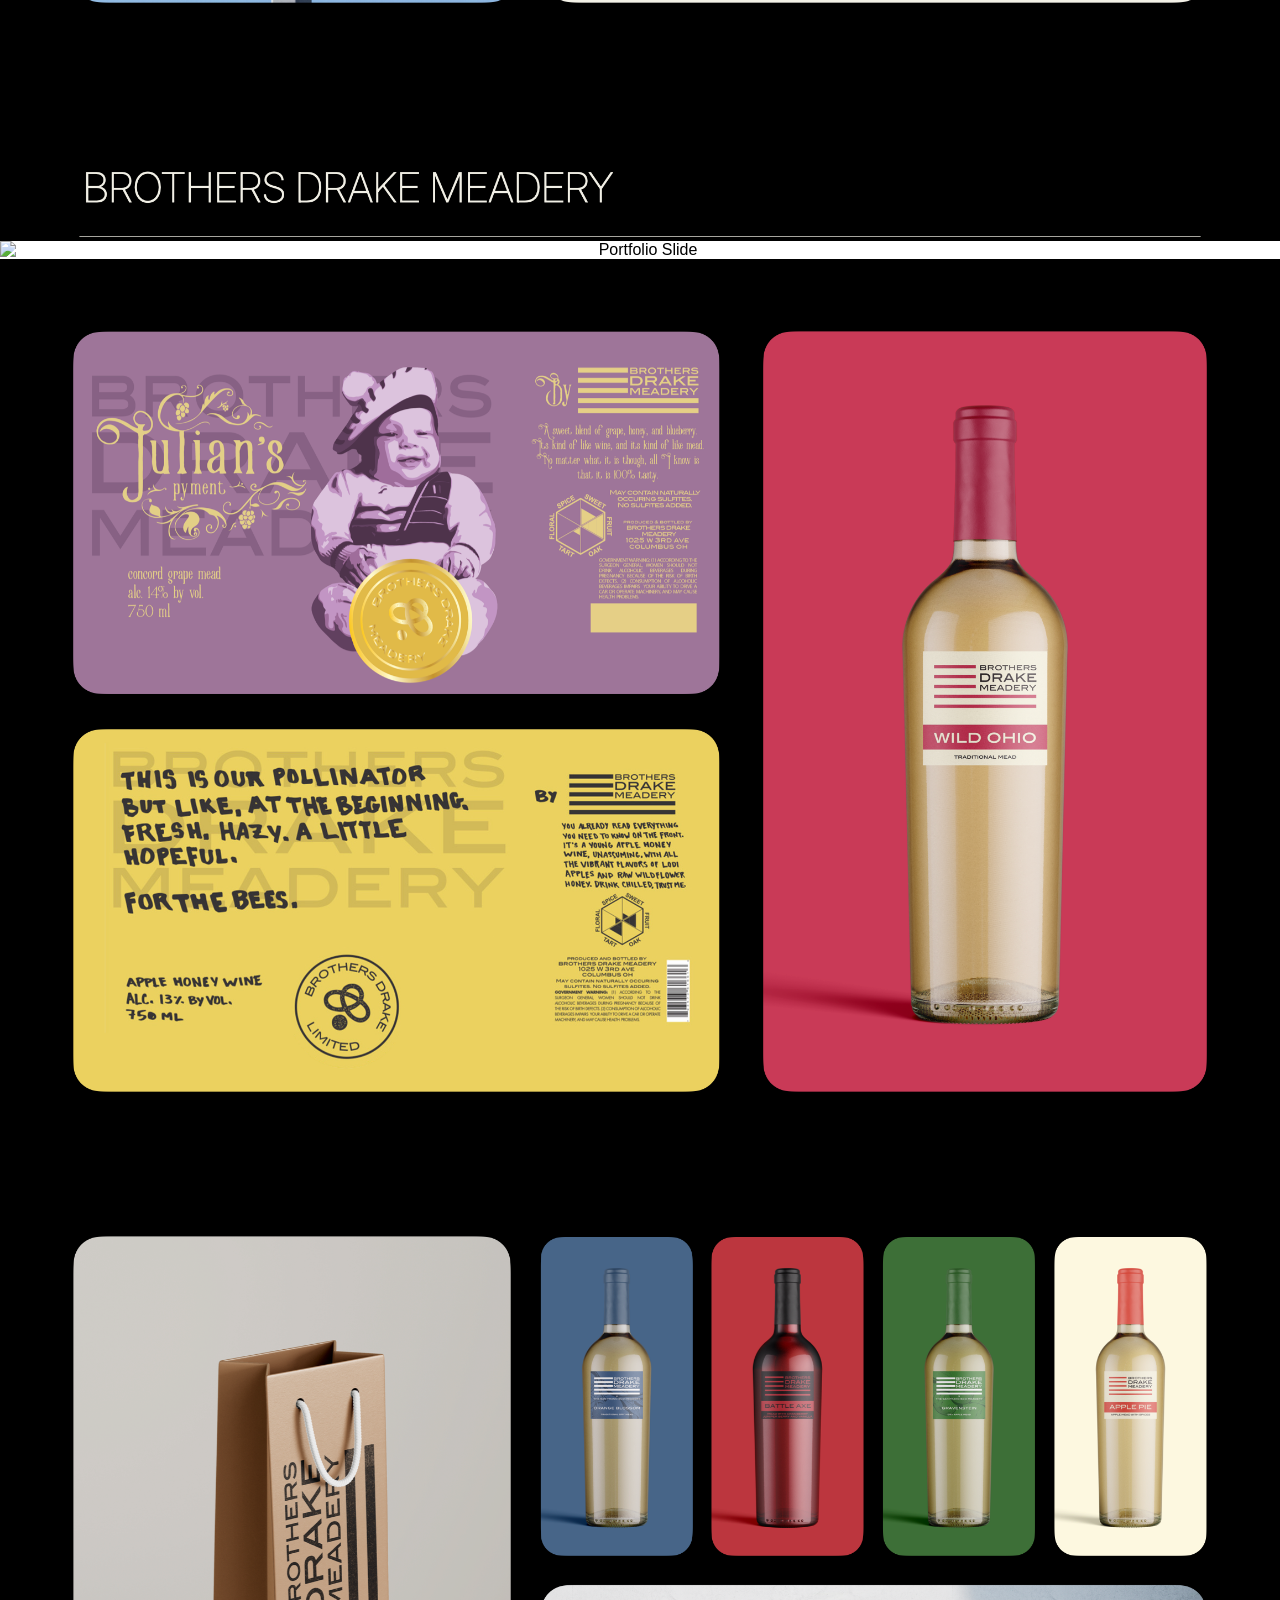
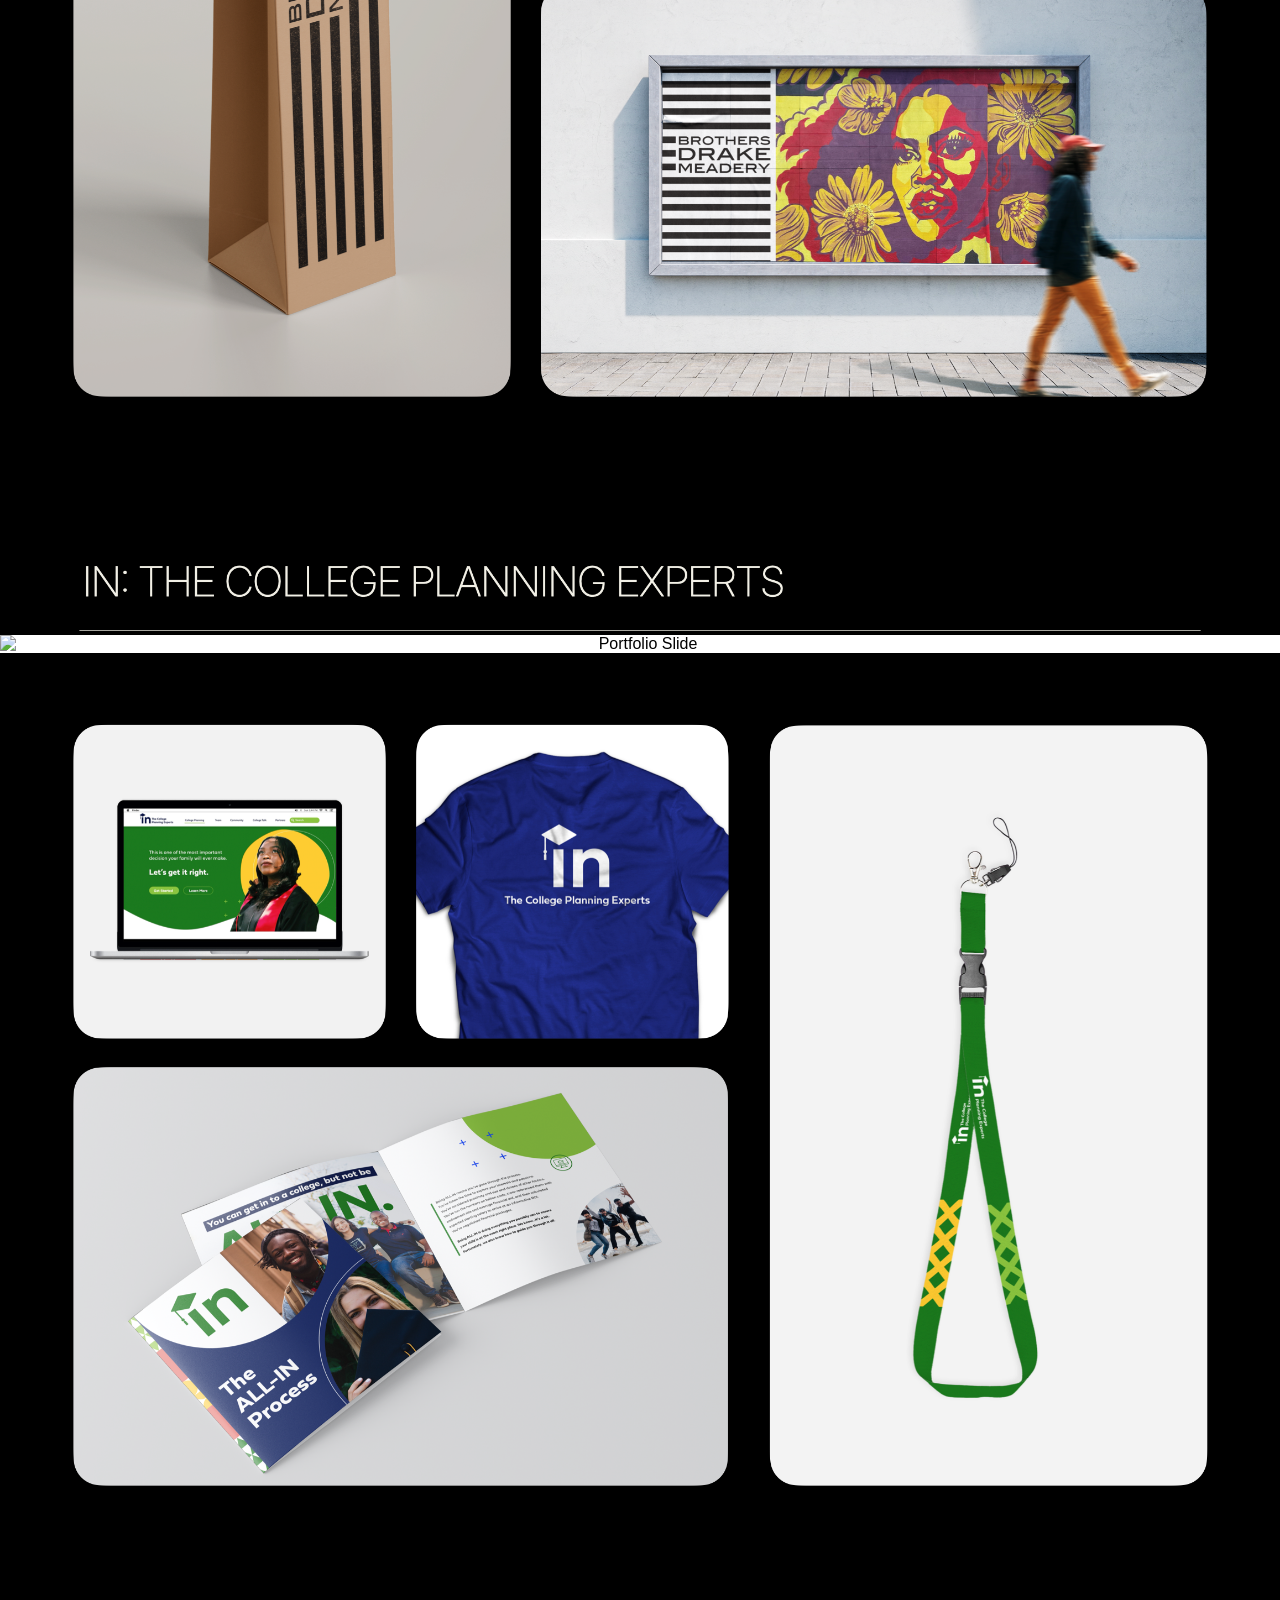
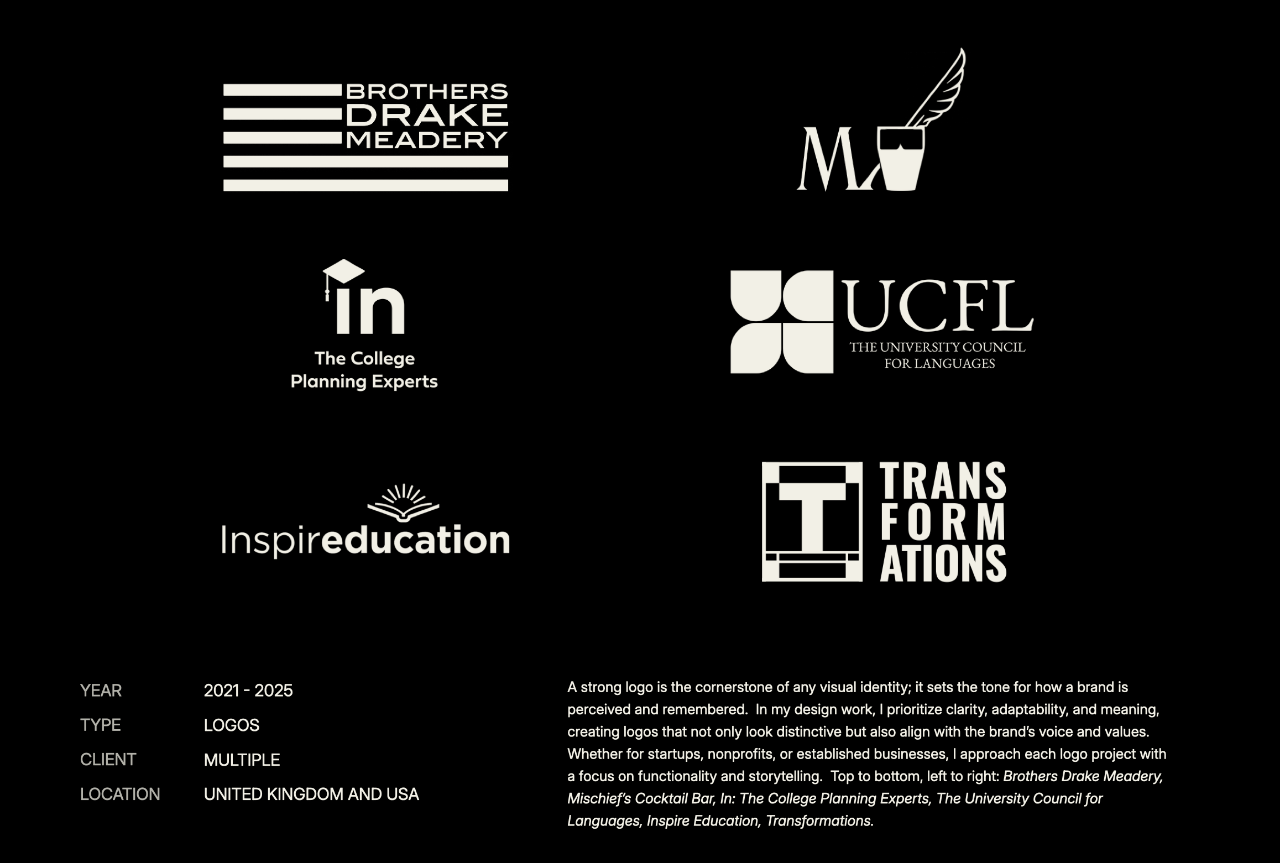
==== commit 32a886a5: "Update index.html" ====
--- a/index.html
+++ b/index.html
@@ -24,15 +24,18 @@
 </head>
 <body>
     <div class="image-container"><img src="portfolio.001.png" alt="Portfolio Slide"></div>
-    <div class="image-container"><img src="title_01.001.png" alt="Portfolio Slide"></div>
+    <div class="image-container"><img src="titles.001.png" alt="Portfolio Slide"></div>
     <div class="image-container"><img src="portfolio.002.png" alt="Portfolio Slide"></div>
     <div class="image-container"><img src="portfolio.003.png" alt="Portfolio Slide"></div>
     <div class="image-container"><img src="portfolio.004.png" alt="Portfolio Slide"></div>
+    <div class="image-container"><img src="titles.002.png" alt="Portfolio Slide"></div>
     <div class="image-container"><img src="portfolio.005.png" alt="Portfolio Slide"></div>
     <div class="image-container"><img src="portfolio.006.png" alt="Portfolio Slide"></div>
+    <div class="image-container"><img src="titles.003.png" alt="Portfolio Slide"></div>
     <div class="image-container"><img src="portfolio.007.png" alt="Portfolio Slide"></div>
     <div class="image-container"><img src="portfolio.008.png" alt="Portfolio Slide"></div>
     <div class="image-container"><img src="portfolio.009.png" alt="Portfolio Slide"></div>
+    <div class="image-container"><img src="titles.004.png" alt="Portfolio Slide"></div>
     <div class="image-container"><img src="portfolio.010.png" alt="Portfolio Slide"></div>
     <div class="image-container"><img src="portfolio.011.png" alt="Portfolio Slide"></div>
     <div class="image-container"><img src="portfolio.012.png" alt="Portfolio Slide"></div>
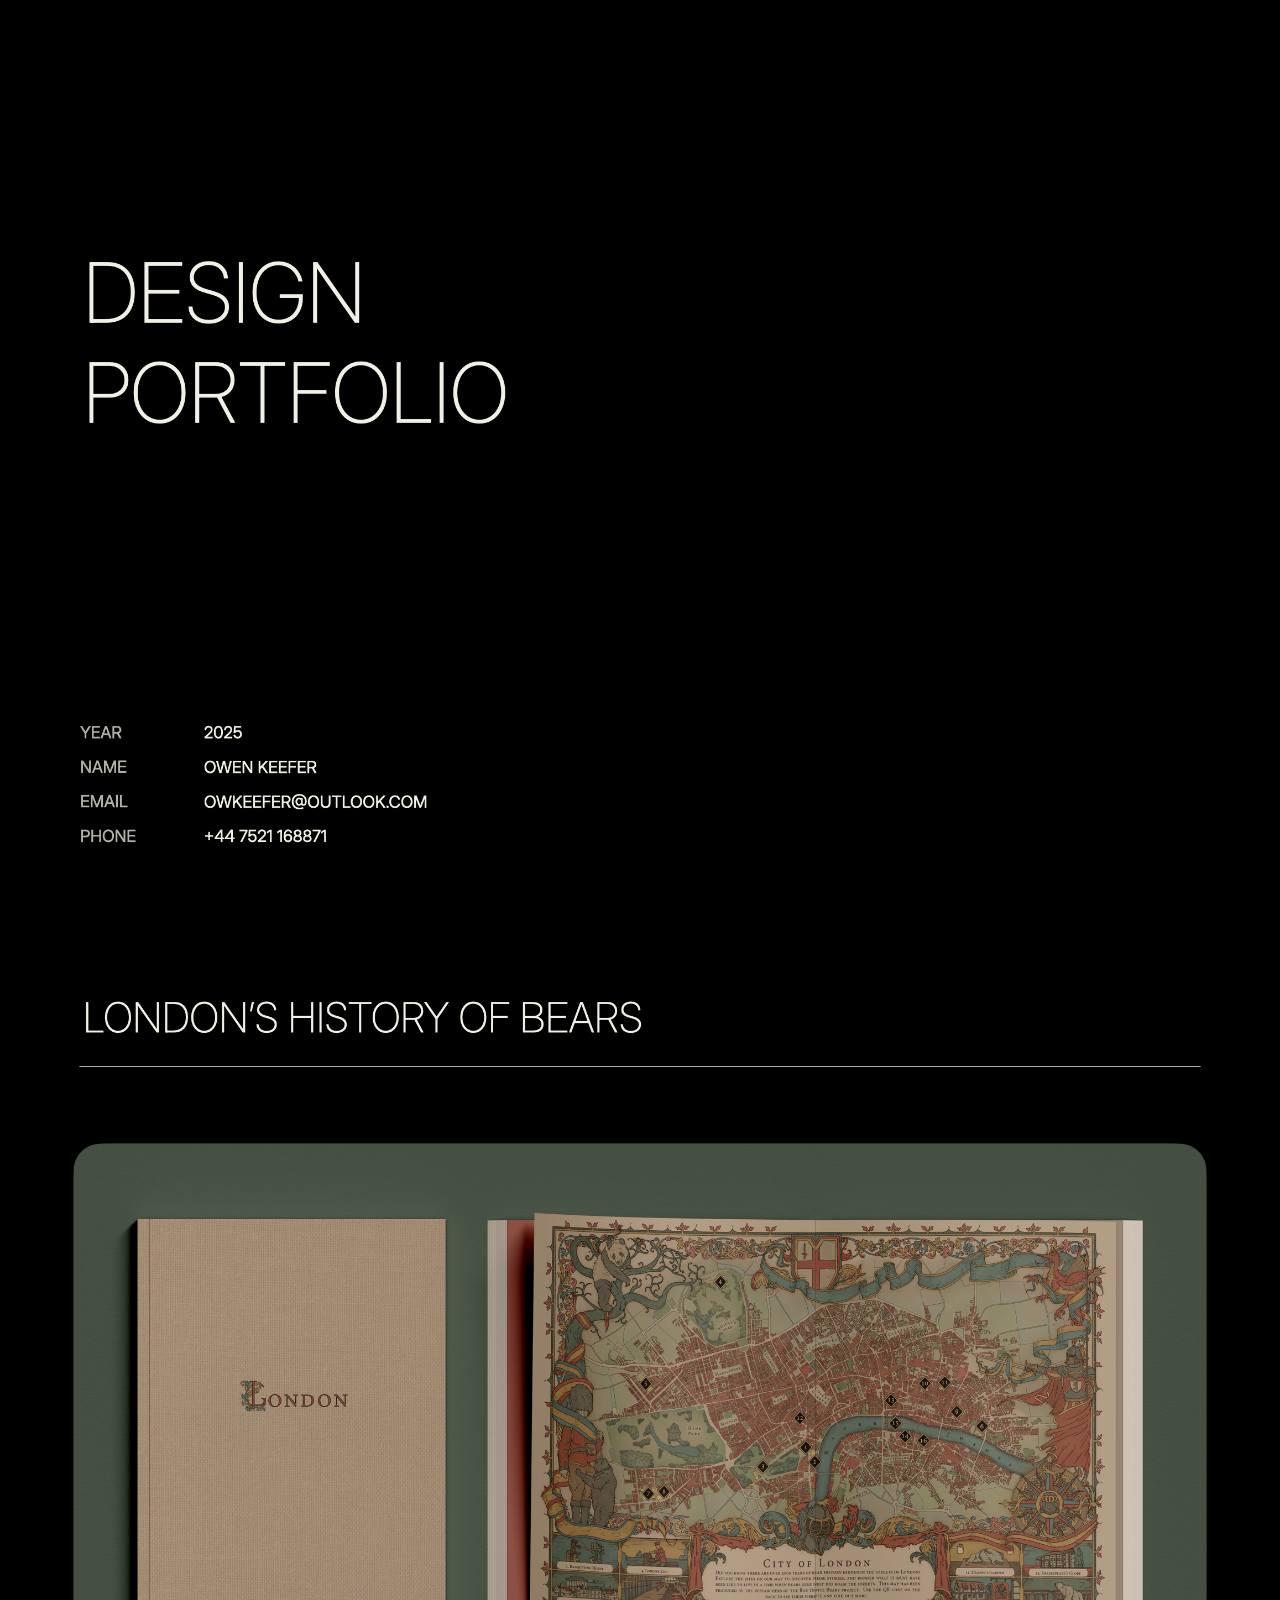
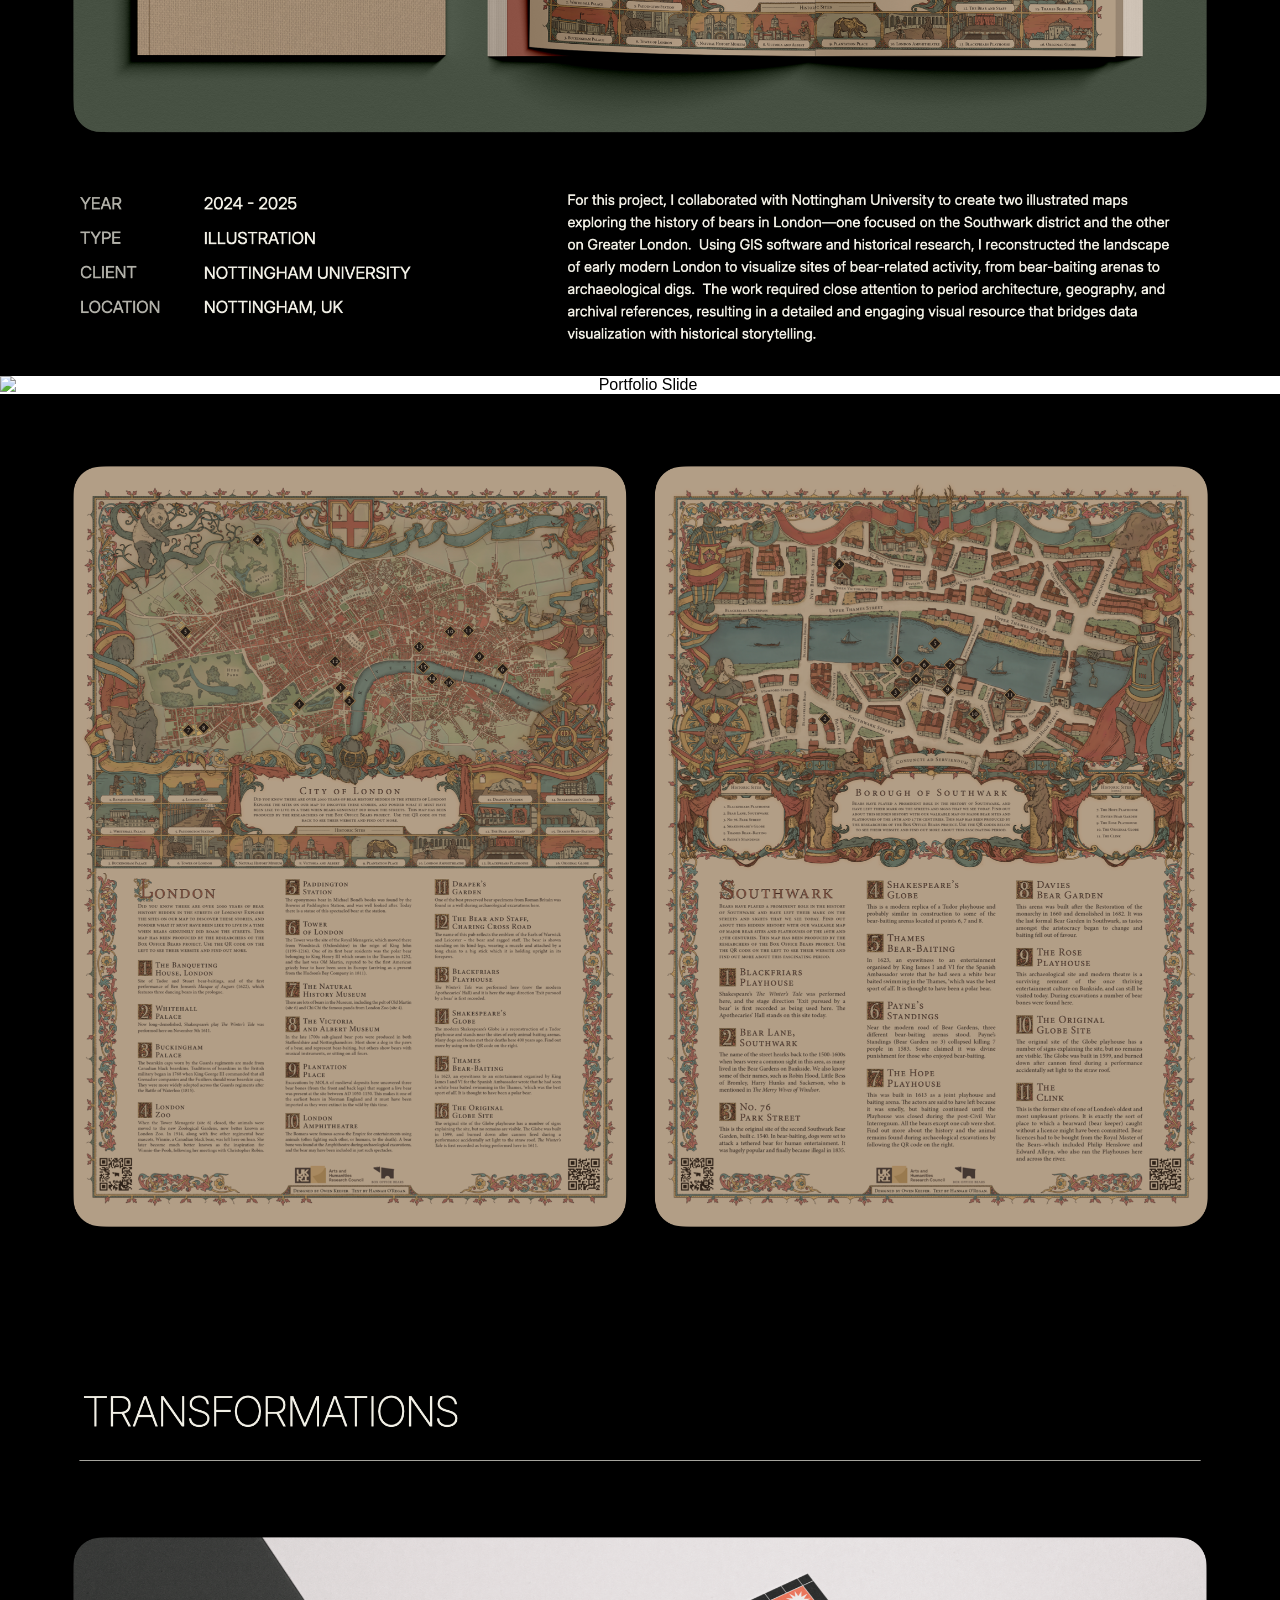
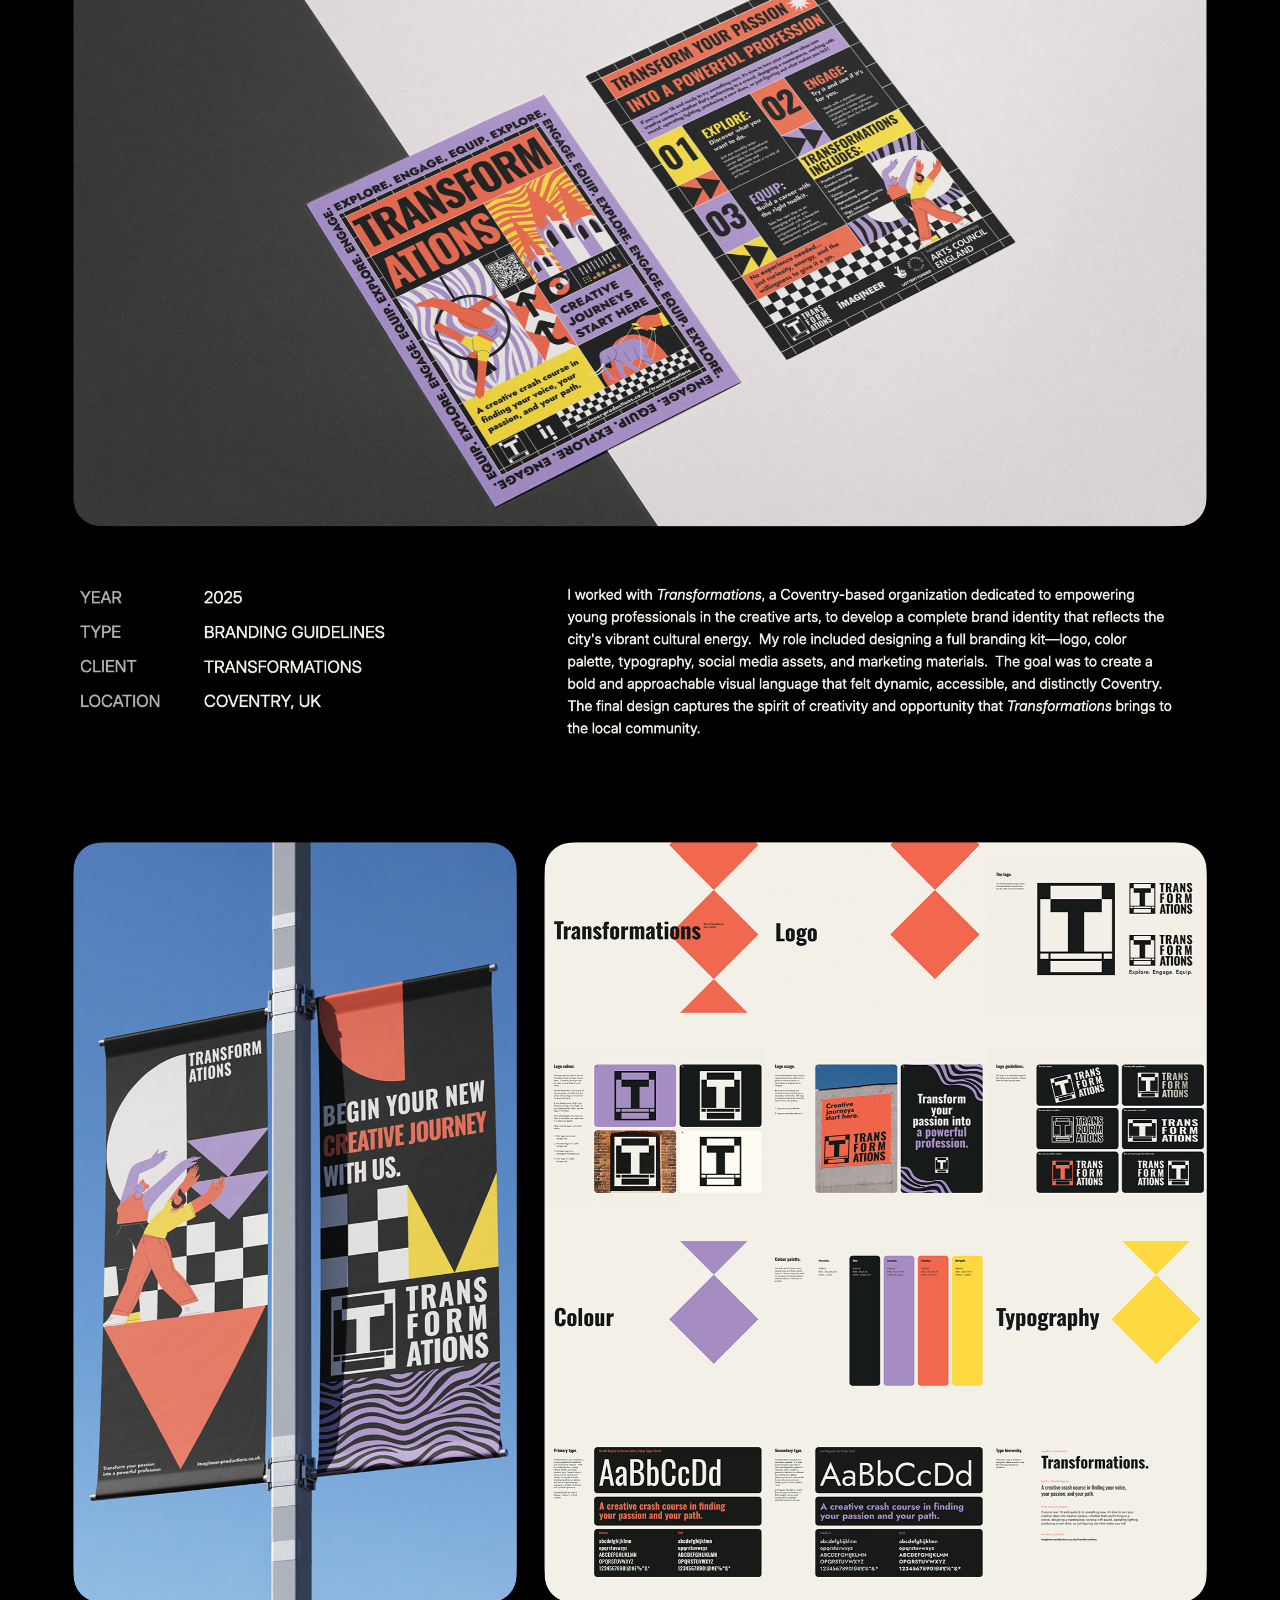
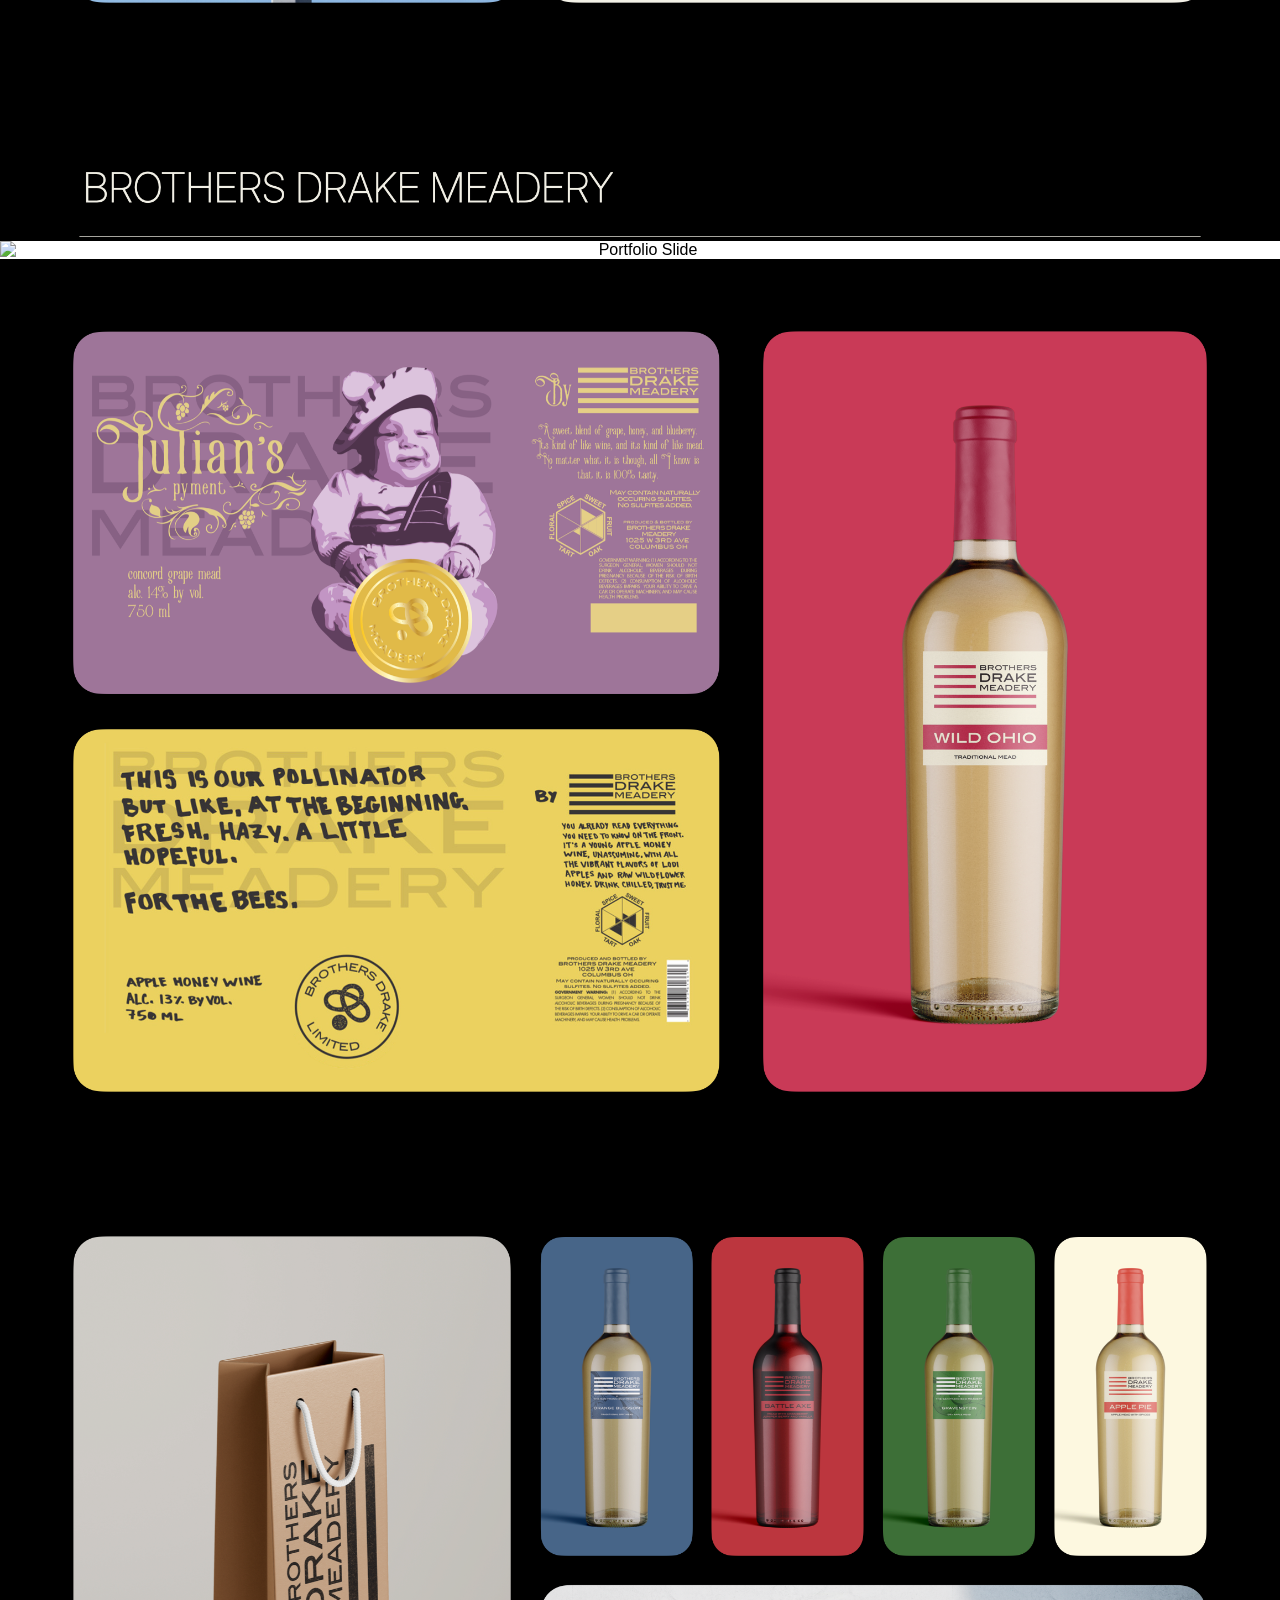
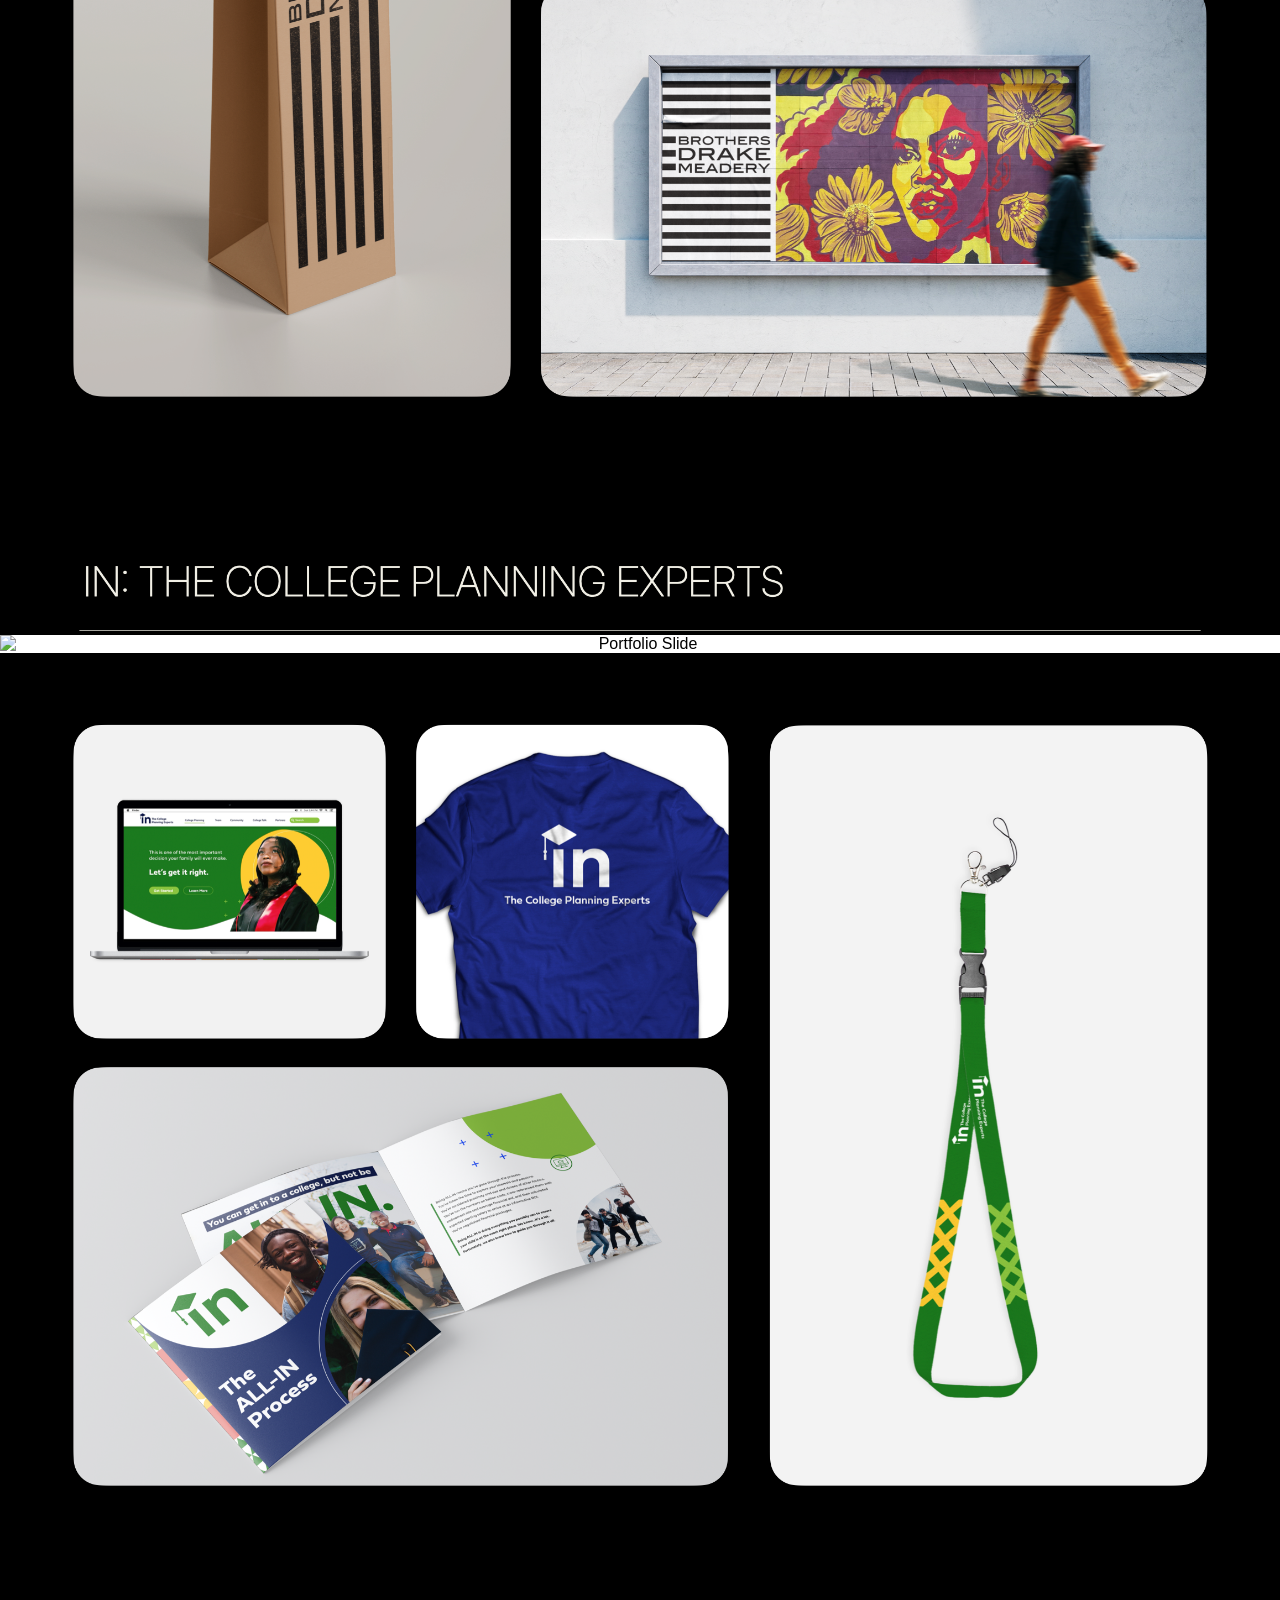
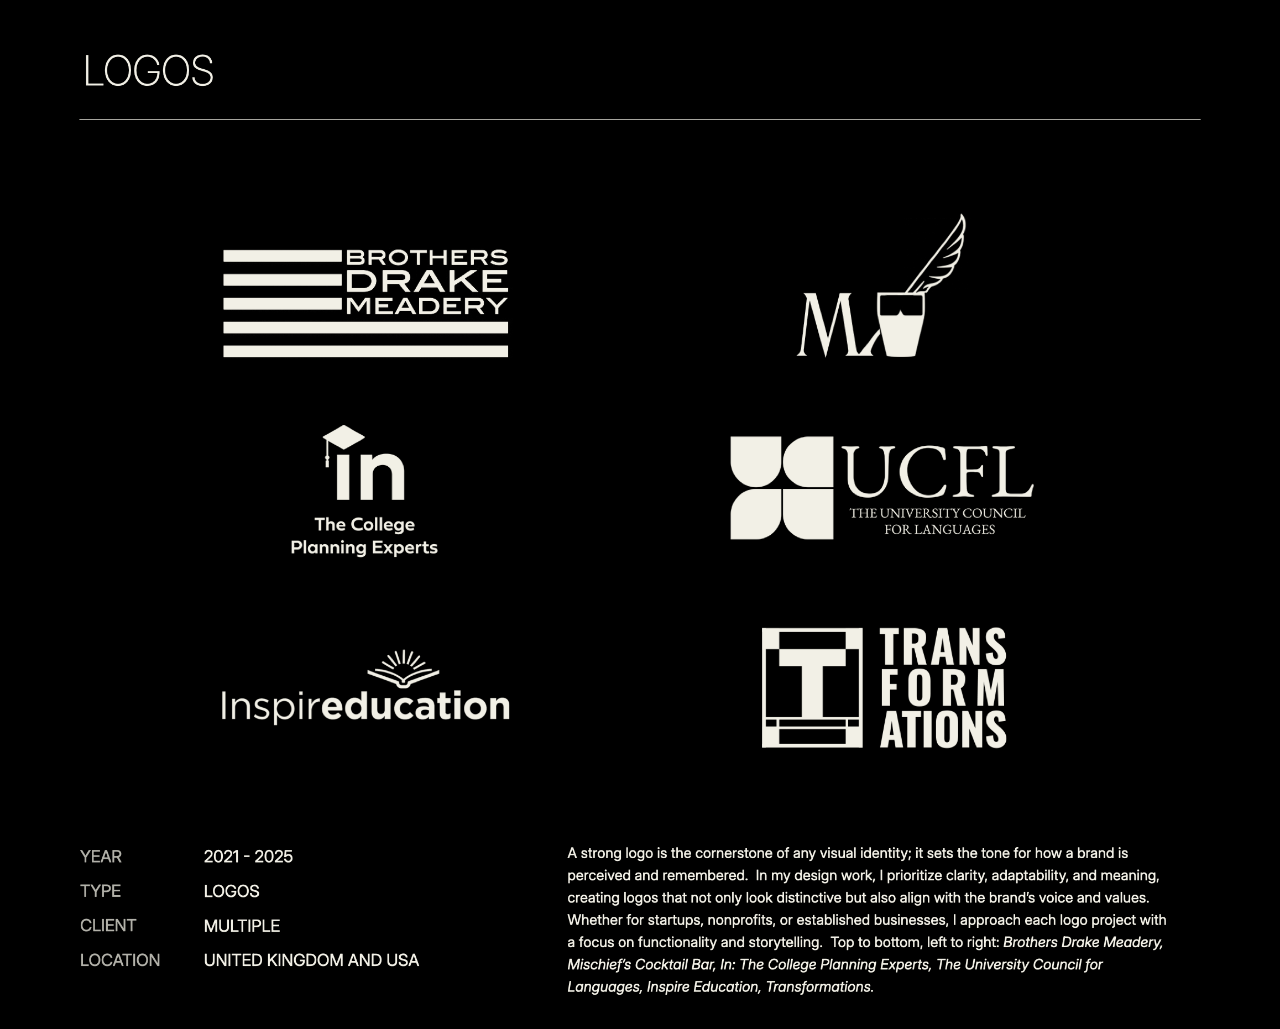
==== commit 577b3869: "Update index.html" ====
--- a/index.html
+++ b/index.html
@@ -38,6 +38,7 @@
     <div class="image-container"><img src="titles.004.png" alt="Portfolio Slide"></div>
     <div class="image-container"><img src="portfolio.010.png" alt="Portfolio Slide"></div>
     <div class="image-container"><img src="portfolio.011.png" alt="Portfolio Slide"></div>
+    <div class="image-container"><img src="titles.005.png" alt="Portfolio Slide"></div>
     <div class="image-container"><img src="portfolio.012.png" alt="Portfolio Slide"></div>
 
 </body>
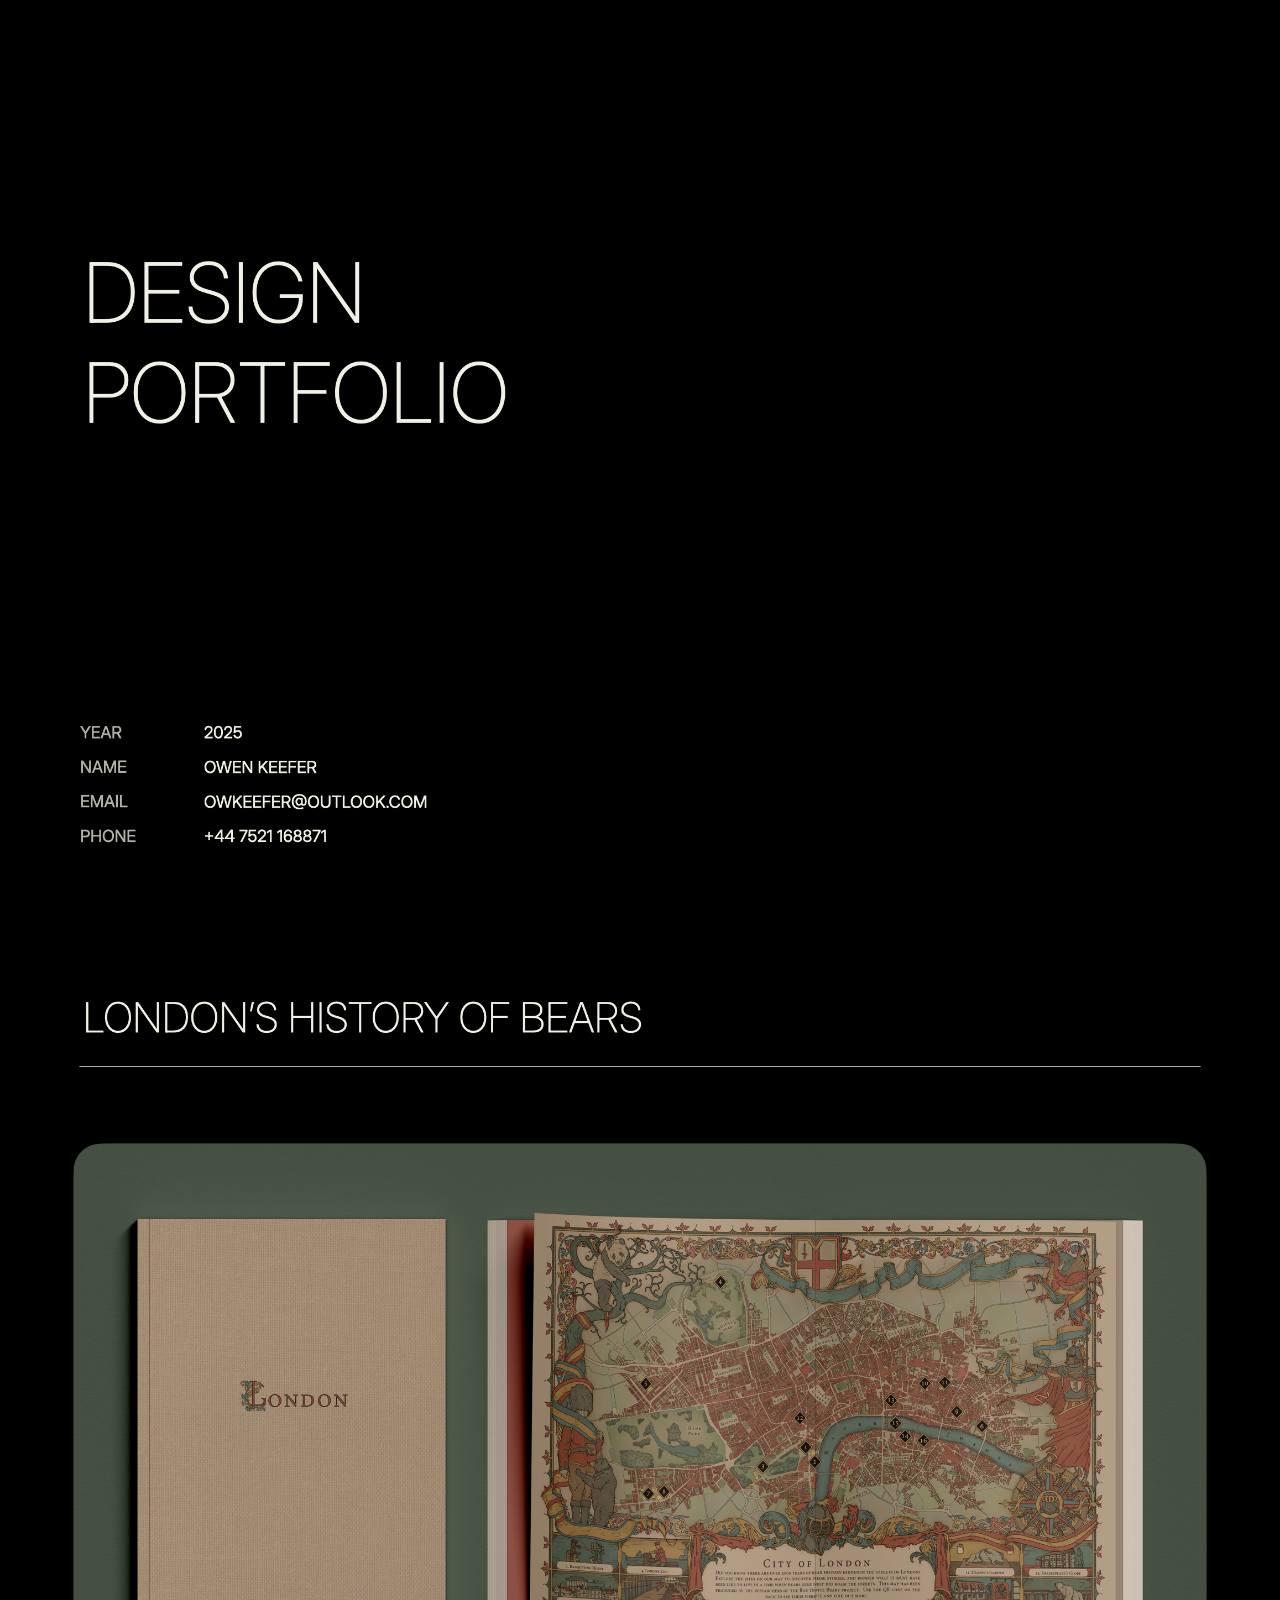
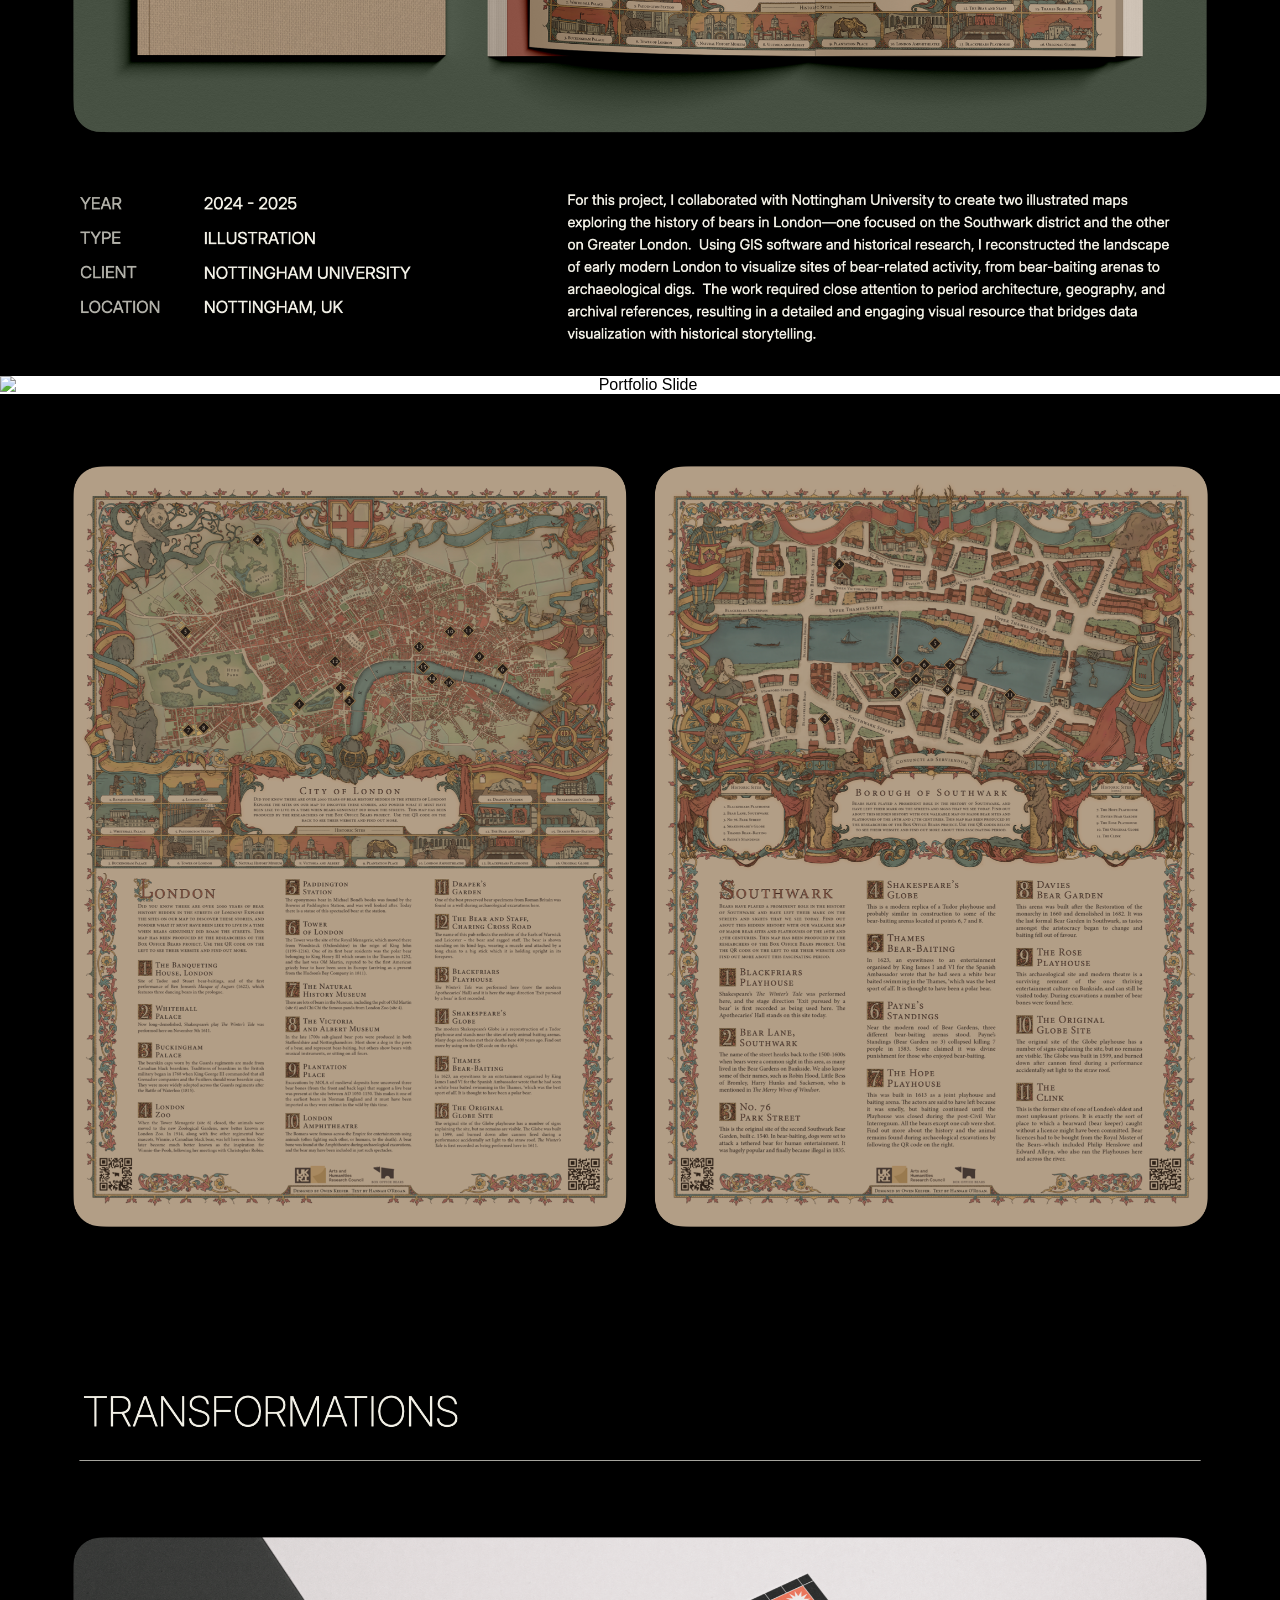
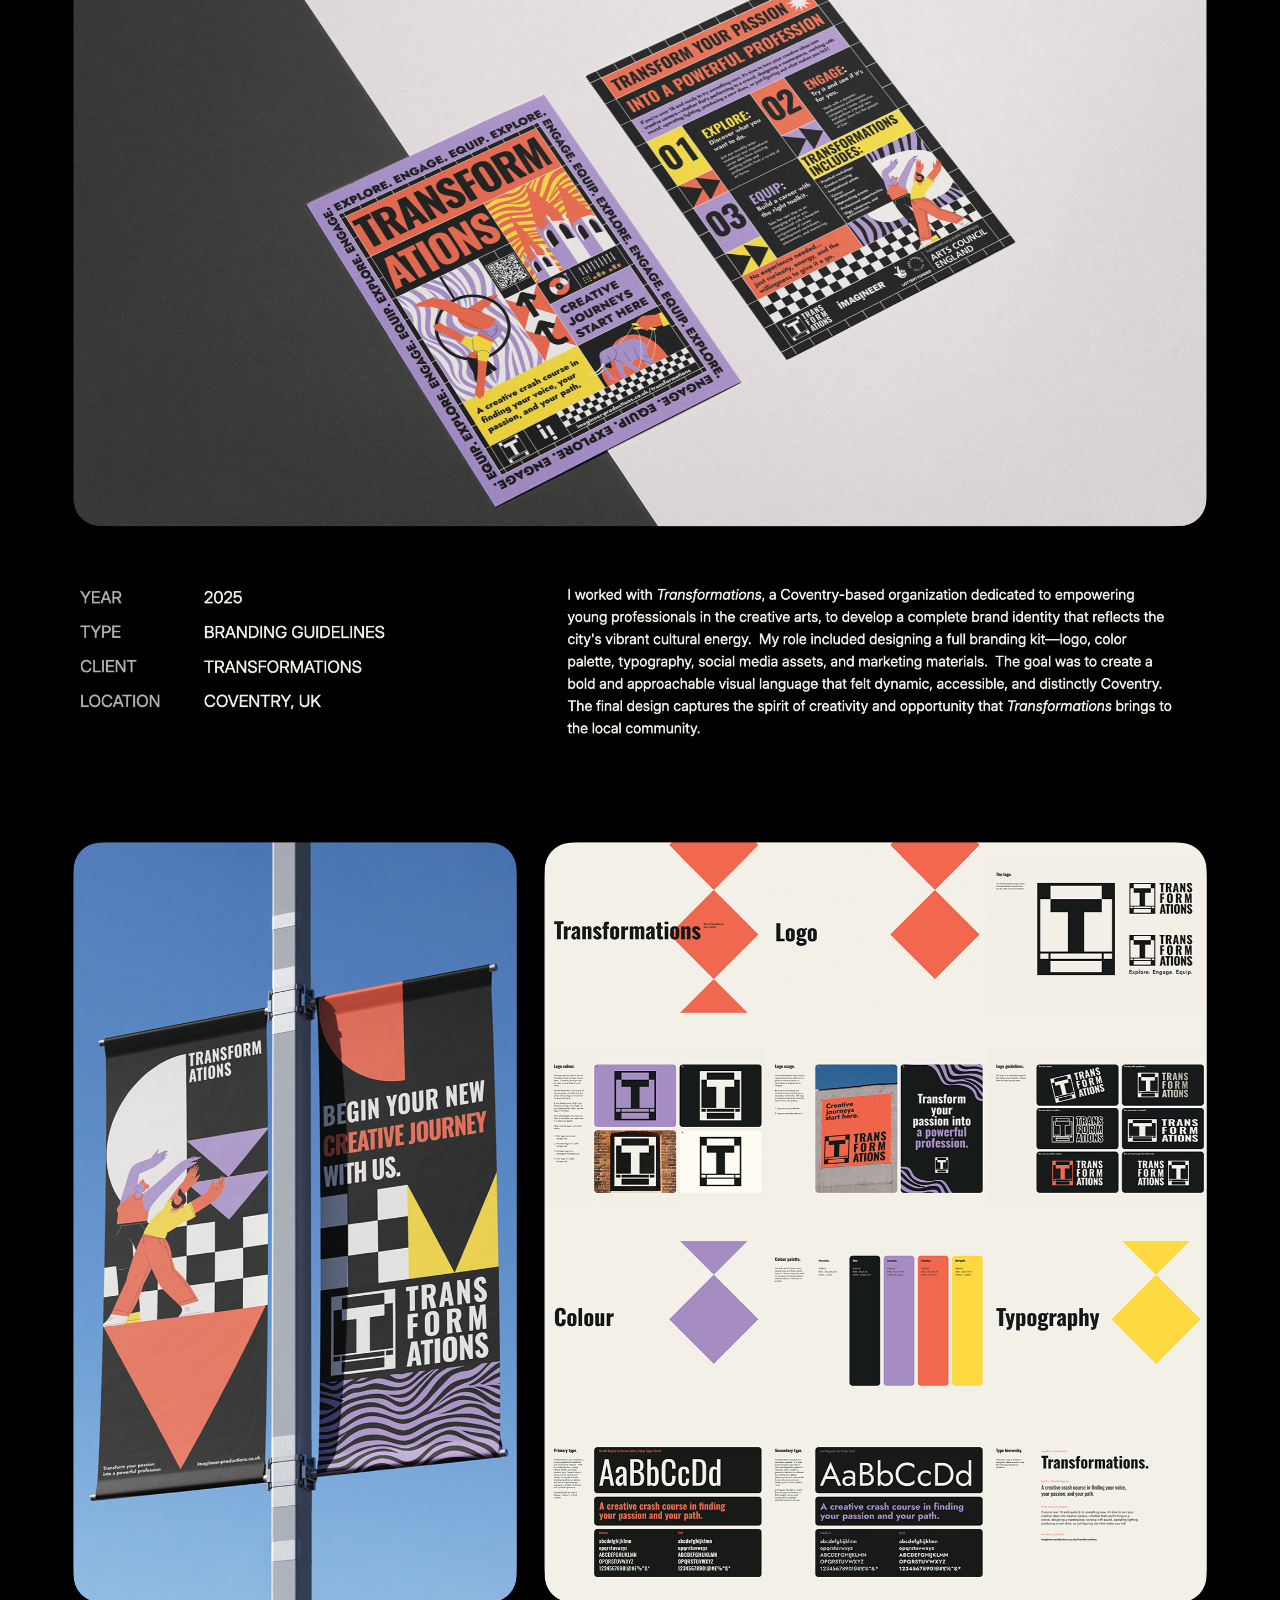
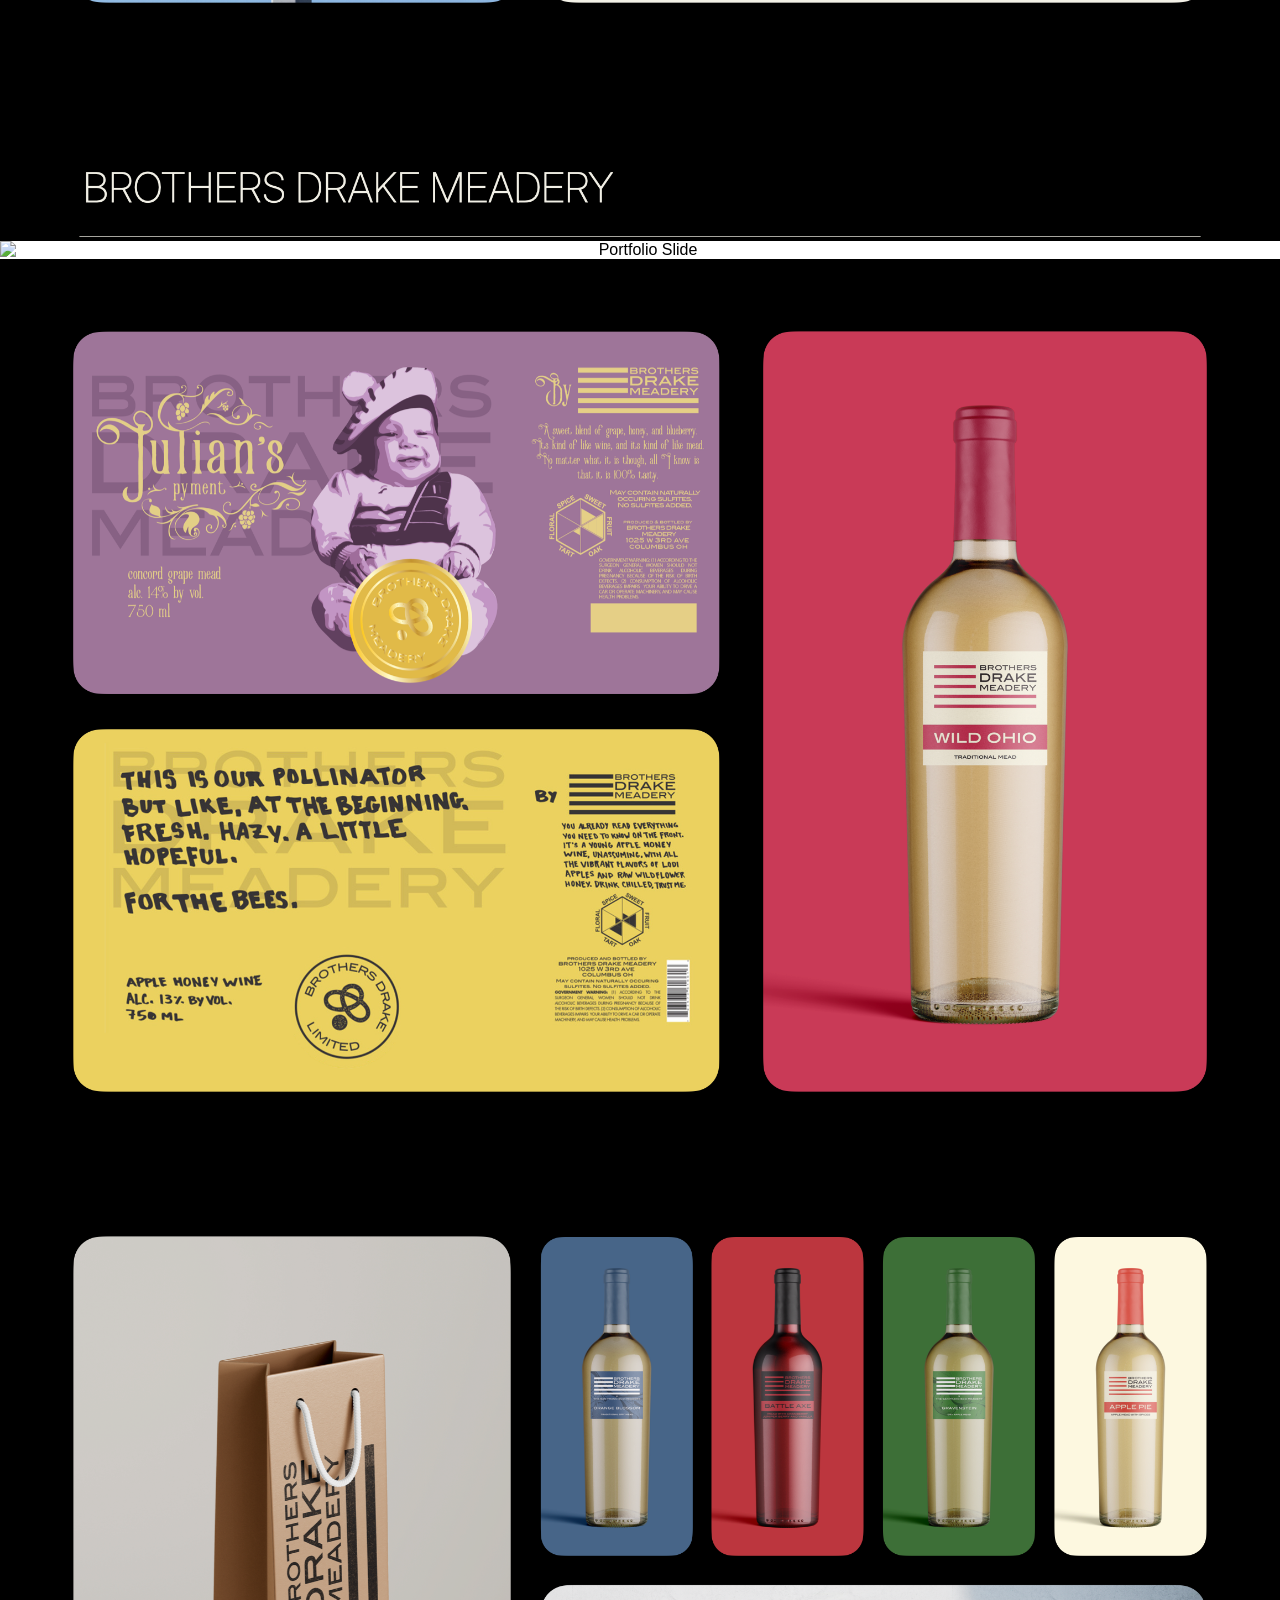
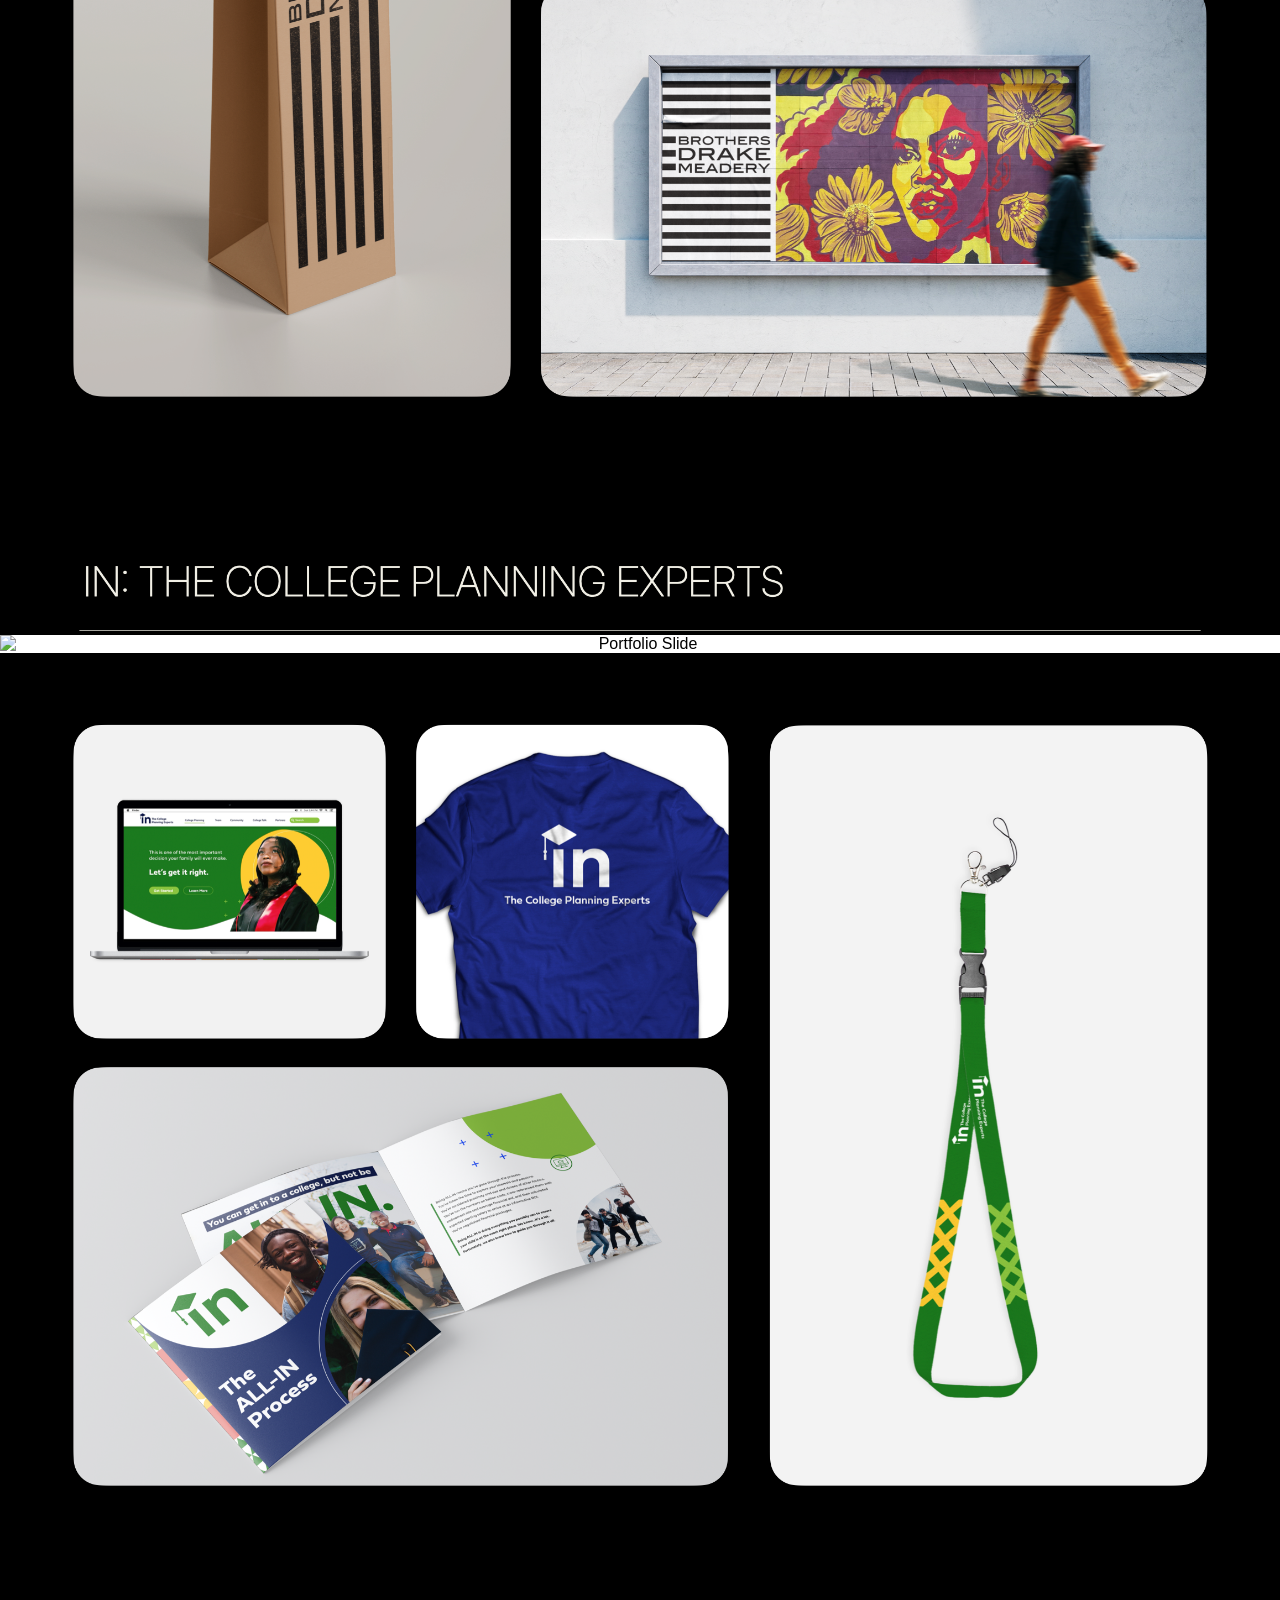
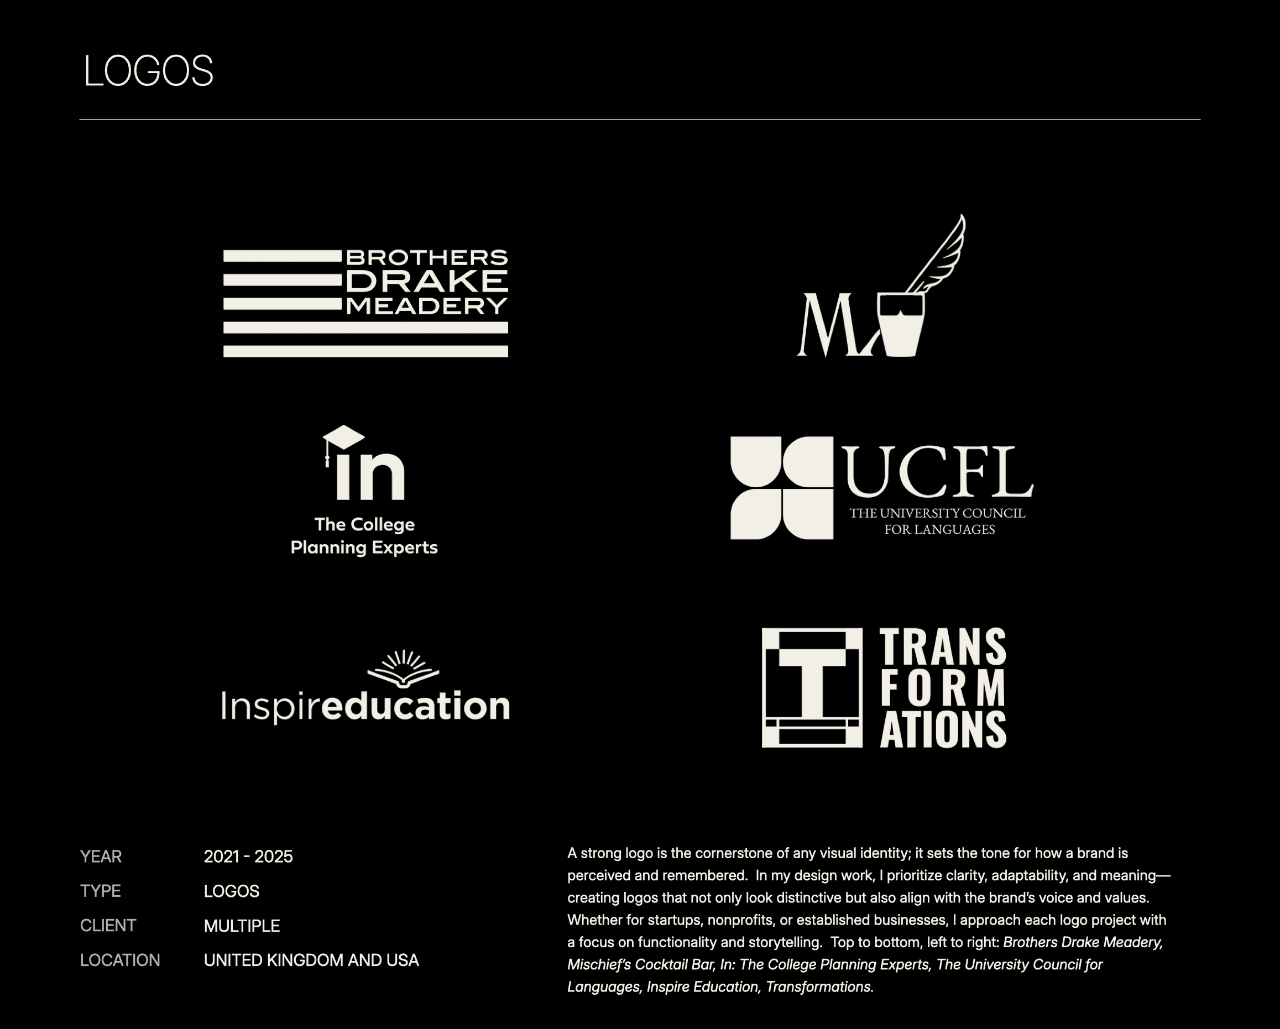
==== commit fb85bb96: "Update index.html" ====
--- a/index.html
+++ b/index.html
@@ -2,7 +2,7 @@
 <html lang="en">
 <head>
     <meta charset="UTF-8">
-    <title>Design Portfolio</title>
+    <title>Owen Keefer Portfolio 2025</title>
     <style>
         body {
             margin: 0;
